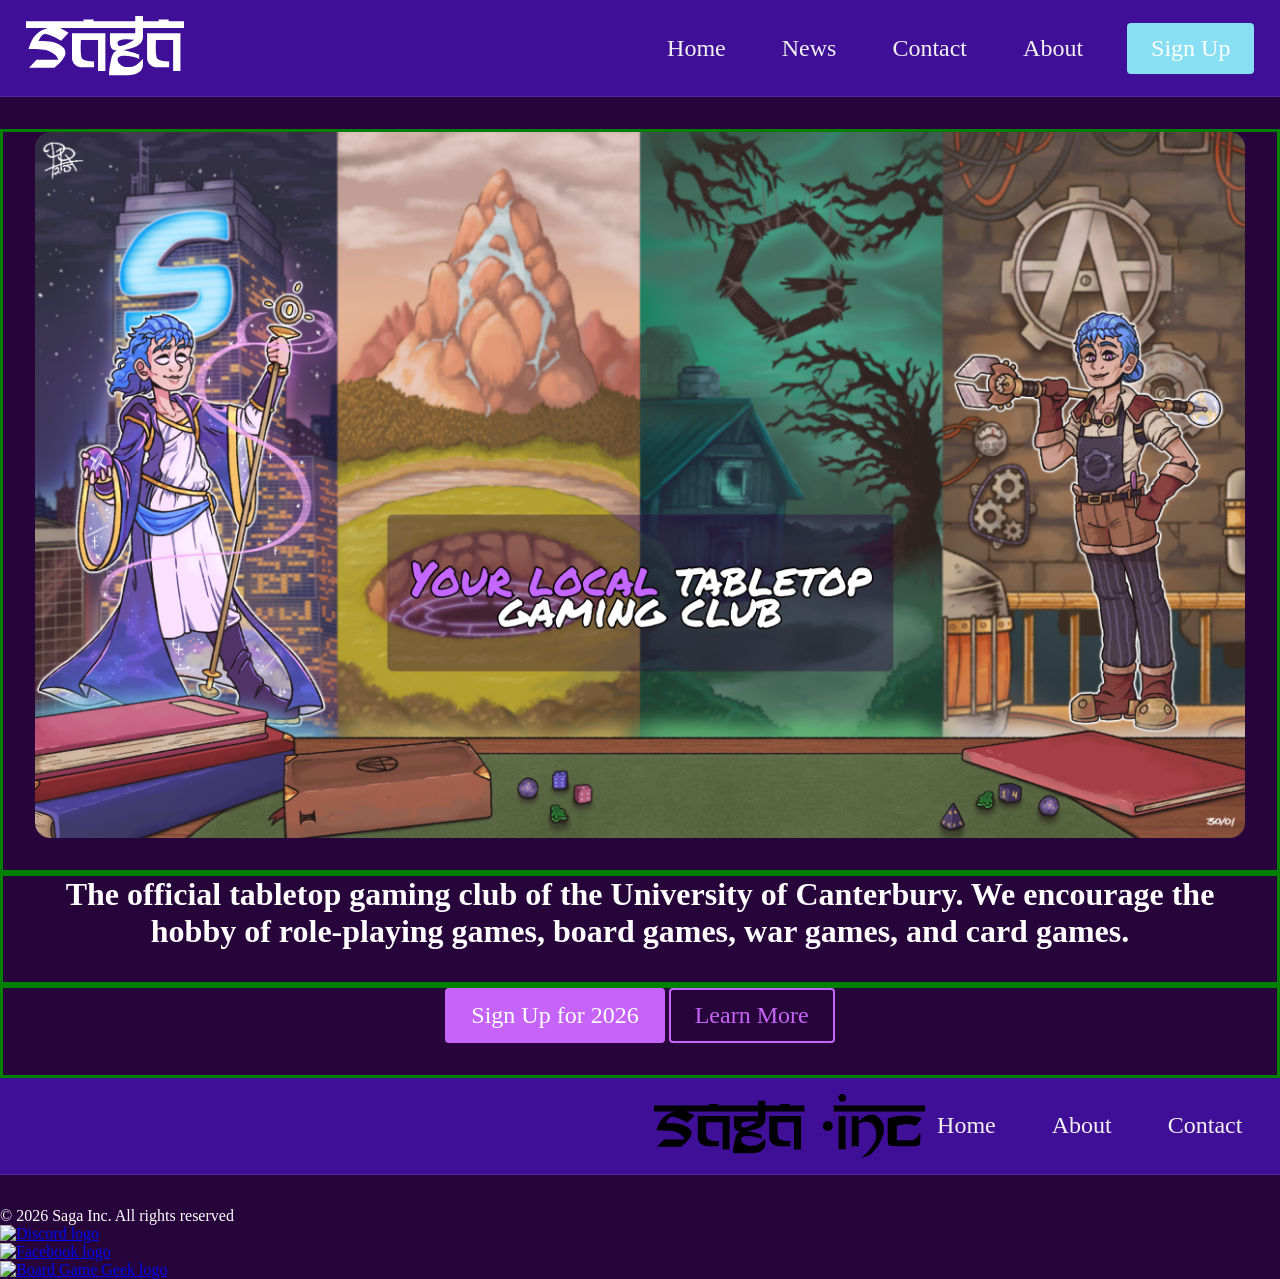
==== index.html @ 1ae06f45 "Update: Index Page Updated index page's css and added links to buttons and pages." ====
<!DOCTYPE html>
<html lang="en">
<head>
    <meta charset="UTF-8">
    <meta name="description" content="SAGAinc's Website">
    <meta name="keywords" content=
        "SAGAinc, SAGA UC, SAGA nz, SAGA chch, University of Canterbury Board Game Club, UCSA SAGA, Minicon, Buckets of Dice,">
    <meta name="viewport" content="width=device-width, initial-scale=1.0">
    <meta name="author" content="EH">
    <link rel="stylesheet" href="style.css">
</head>

    <nav>
        <div class="logo">
            <a href="index.html"><img class="svg"src="Saga_Logo.svg"></a>
        </div>
            <ul class="nav-links">
                <li><a href="index.html">Home</a></li>
                <li><a href="news.html">News</a></li>
                <li><a href="contact.hmtl">Contact</a></li>
                <li><a href="about.html">About</a></li>
                <li>
                    <form action="https://forms.gle/snpXgcjjKzJQUFtV6">
                        <button class="nav-button">Sign Up</button>
                    </form>
                </li>
            </ul>         
    </nav>

<body>
    <div class="flex-container"> 
        <img class="png" src="Hero.png">
    </div>

    <div class="flex-container">
        <h1>The official tabletop gaming club of the University of Canterbury. We
        encourage the hobby of role-playing games, board games, war games, and card games.</h1>
    </div>

    <div class="flex-container">
        <div class="navbar">
            <button class="b1">Sign Up for 2026</button>
                <button class="b2">Learn More</button>
        </div>
    </div>

    <div class="flex-twocolum">
        
    </div>




</body>
    <div class="full footer">
        <footer class="two-columns">
            <nav>
                <svg height="4rem" viewBox="0 0 18.546 4.3763">
                <g transform="translate(-31.725 -85.189)">
                    <path
                        d="m33.814 88.299q-0.02722-0.16334-0.24502-0.32669-0.17696-0.12931-0.36752-0.20418-0.27905-0.10209-1.3136-0.1089 0.05445-0.16334 0.1157-0.30627 0.14973-0.34711 0.31988-0.51726 0.32669-0.3403 0.83033-0.456h-1.4293v-0.40155h2.9402v0.40155h-0.72144q0.26543 0.1157 0.55129 0.28585l-0.48323 0.48323q-0.73505-0.40836-1.0617-0.40836-0.12931 0-0.25182 0.15654-0.08167 0.13612-0.17015 0.27224 0.61935 0 0.87117 0.04764 0.47642 0.08167 0.76227 0.36752 0.12931 0.12931 0.12931 0.29266 0 0.35391-0.72144 0.912h-1.6471l0.49003-0.49003zm3.0763 0.68741h-0.47642v-1.8716h-1.1162q-0.01361 0.21099-0.01361 0.42878 0 0.61934 0.12251 0.71463 0.17015 0.12931 0.74866 0.14973v0.34711h-0.76227q-0.27224 0-0.47642-0.15654-0.19737-0.15654-0.19737-0.39475v-1.5041h2.1711zm-1.4156-3.1171h0.64657v0.1089h1.0005v0.40155h-2.6339v-0.40155h0.98687zm3.2941 1.2319q-0.24502-0.04084-0.46961-0.04084-0.61254 0-0.61254 0.2246 0 0.19057 0.18376 0.19057 0.25182 0 0.89839-0.37433zm0.06806-1.4429h0.50364v0.31988h0.2246v0.40155h-0.2246v0.53767q0 0.36752-0.40836 0.5717-0.27905 0.13612-0.86436 0.23821 0.27905 0.05445 0.47642 0.10209 0.49003 0.1089 0.54448 0.17696v0.25182q-0.14293-0.07487-0.41517-0.13612-0.29266-0.06125-0.53087-0.06125-0.456 0-0.456 0.21779 0 0.21099 0.2246 0.35391 0.18376 0.1157 0.38114 0.1157 0.42197 0 0.59212-0.1157 0.2314-0.19057 0.456-0.38114v0.29946q0 0.68741-1.0481 0.68741h-1.157q-0.01361-0.29266 0.07487-0.69421 0.08848-0.39475 0.08848-0.40155 0.1157-0.32669 0.33349-0.40155-0.10209-0.01361-0.19737-0.03403-0.09528-0.02042-0.14973-0.09528-0.04764-0.08167-0.09528-0.29266v-0.61254h1.6471v-0.32669h-1.9057v-0.40155h1.9057zm2.9402 3.3281h-0.47642v-1.8716h-1.1162q-0.01361 0.21099-0.01361 0.42878 0 0.61934 0.12251 0.71463 0.17015 0.12931 0.74866 0.14973v0.34711h-0.76227q-0.27224 0-0.47642-0.15654-0.19737-0.15654-0.19737-0.39475v-1.5041h2.1711zm-1.4156-3.1171h0.64657v0.1089h1.0005v0.40155h-2.6339v-0.40155h0.98687zm2.9062 1.5041q0-0.14293 0.09528-0.23821 0.10209-0.10209 0.24502-0.10209 0.13612 0 0.23821 0.10209 0.10209 0.09528 0.10209 0.23821 0 0.14293-0.10209 0.24502-0.10209 0.09528-0.23821 0.09528-0.14293 0-0.24502-0.09528-0.09528-0.10209-0.09528-0.24502zm1.0617-1.9125q0-0.1157 0.07487-0.19057 0.08167-0.08167 0.19057-0.08167 0.1157 0 0.19057 0.08167 0.08167 0.07487 0.08167 0.19057 0 0.1089-0.08167 0.19057-0.07487 0.07487-0.19057 0.07487-0.1089 0-0.19057-0.07487-0.07487-0.08167-0.07487-0.19057zm0.49684 1.2455v2.2528h-0.47642v-2.2528zm-0.80991-0.32669v-0.40155h1.1502v0.40155zm0.96645 0v-0.40155h2.6816v0.40155zm0.74185 0.6806q0.28585-0.25863 0.41517-0.3403 0.2314-0.12931 0.51726-0.12931 0.2314 0 0.49003 0.27224 0.28585 0.29946 0.30627 0.6806 0.02042 0.31988-0.17015 0.74866-0.2246 0.50364-0.66018 0.94603-0.09528 0.09528-0.32669 0.19737-0.19737 0.08848-0.38794 0.12931 0.46961-0.46961 0.46961-0.46961 0.46281-0.52406 0.52406-0.85756 0.02042-0.12931 0.02042-0.25863 0-0.37433-0.16334-0.61254-0.19737-0.28585-0.5649-0.28585-0.23821 0-0.46961 0.14973v1.5245h-0.47642v-2.0486h0.47642zm1.7491-1.0822h2.7973v0.40155h-2.7973zm2.5659 0.86436-0.42197 0.52406q-0.31988-0.12931-0.60573-0.12931-0.27224 0-0.6806 0.12931v0.98006h1.0073q0.20418 0 0.3403-0.16334 0.08848-0.1089 0.25863-0.35391 0.02042 0.66699-0.04084 0.80991-0.02042 0.03403-0.12931 0.07487-0.1089 0.04084-0.25182 0.04084h-1.2999q-0.08167 0-0.23821-0.02042-0.15654-0.01361-0.17015-0.02722-0.10209-0.09528-0.10209-0.31988v-1.545q0.59212-0.18376 1.2319-0.18376 0.62615 0 1.1026 0.18376z"
                        aria-label="saga inc" />
                </g>
                </svg>
                <ul class="nav-links">
                    <li><a href="index.html" class="nav-link" aria-current="page">Home</a></li>
                    <li><a href="about.html" class="nav-link">About</a></li>
                    <li><a href="contact.html" class="nav-link">Contact</a></li>
                </ul>
            </nav>
            <p>© 2026 Saga Inc. All rights reserved</p>
            <ul class="flex-list">
                <li>
                    <a href="https://discord.gg/u6eGFDhgyS">
                        <img height="48" src="icon-discord.svg" alt="Discord logo">
                    </a>
                </li>
                <li>
                    <a href="https://facebook.com/sagainc">
                        <img height="48" src="icon-facebook.svg" alt="Facebook logo">
                    </a>
                </li>
                <li>
                    <a href="https://boardgamegeek.com/user/SAGA_Christchurch">
                        <img height="48" src="icon-boardgamegeek.png" alt="Board Game Geek logo">
                    </a>
                </li>
            </ul>
        </footer>
    </div>

</html>
---- style.css ----
* {
  margin: 0;
  padding: 0;
  box-sizing: border-box;
}

body {
  font-family: "Gotham";
  background:  #27053B;
  color: white;
}

/* Topnav */
nav {
  top: 0;
  position: sticky;
  padding: 1rem 2%;
  background-color: #3F1097;
  border-bottom: 1px solid rgba(255, 255, 255, 0.1);
  margin-bottom: 2rem;
  
  display: flex;
  flex-wrap: wrap;
  align-items: center;
  justify-content: flex-end;
}

.logo {
  margin-right: auto;
}

/* Style the topnav */
.nav-links {
  list-style: none;
  display: flex;
  gap: 2rem;
}

.nav-links li a {
  position: relative;
  font-size: 1.05rem;
  font-weight: 500;
  display: block;
  color: #f1f1f1;
  padding: 12px 12px;
  text-decoration: none;
  font-size: 24px;
}

.nav-button {
  background-color: #88DEF2;
  font-family: Gotham;
  color: white;
  font-size: 24px;
  padding: 12px 24px;
  border: none;
  border-radius: 4px;
  cursor: pointer;
}

.nav-links a:hover, .nav-button:hover, .logo:hover{
  background-color: #5a9bac;
  border-radius: 4px;
}

.flex-container {
  display: flex;
  flex-wrap: wrap;
  justify-content: center;
  text-align: center;
  padding-bottom: 2rem ;
  max-width: 100%;
  border: 3px solid green;
}

.flex-container img {
  max-width: 95%;
}

/* Image properties for svg graphics */
.svg {
  color: white;
  height: 75%;
}

.png{
  size: 50%;
  height: 50%;
}

/*Buttons*/
.b1{
  background-color: #C663F8;
  font-family: Gotham;
  color: white;
  font-size: 24px;
  padding: 12px 24px;
  border-color: #C663F8;
  border-style: solid;
  border-radius: 4px;
  cursor: pointer;
}

.b2{
  background: none;
  font-family: Gotham;
  color: #C663F8;
  font-size: 24px;
  padding: 12px 24px;
  border-color: #C663F8;
  border-style: solid;
  border-radius: 4px;
  cursor: pointer;
}

.b1:hover, .b2:hover {
  background-color: #7620a1;
}

/*TEXT STYLES */
h1{
  text-align: center;
  padding: 0rem 1rem;
}

/*  Resizer */
@media screen and (max-width: 1000px) {
  .flex-container, .navbar, .nav-links {   
    flex-direction: column;
  }
  .logo{
    margin-right: 0%;
    flex-direction: column;
  }
}
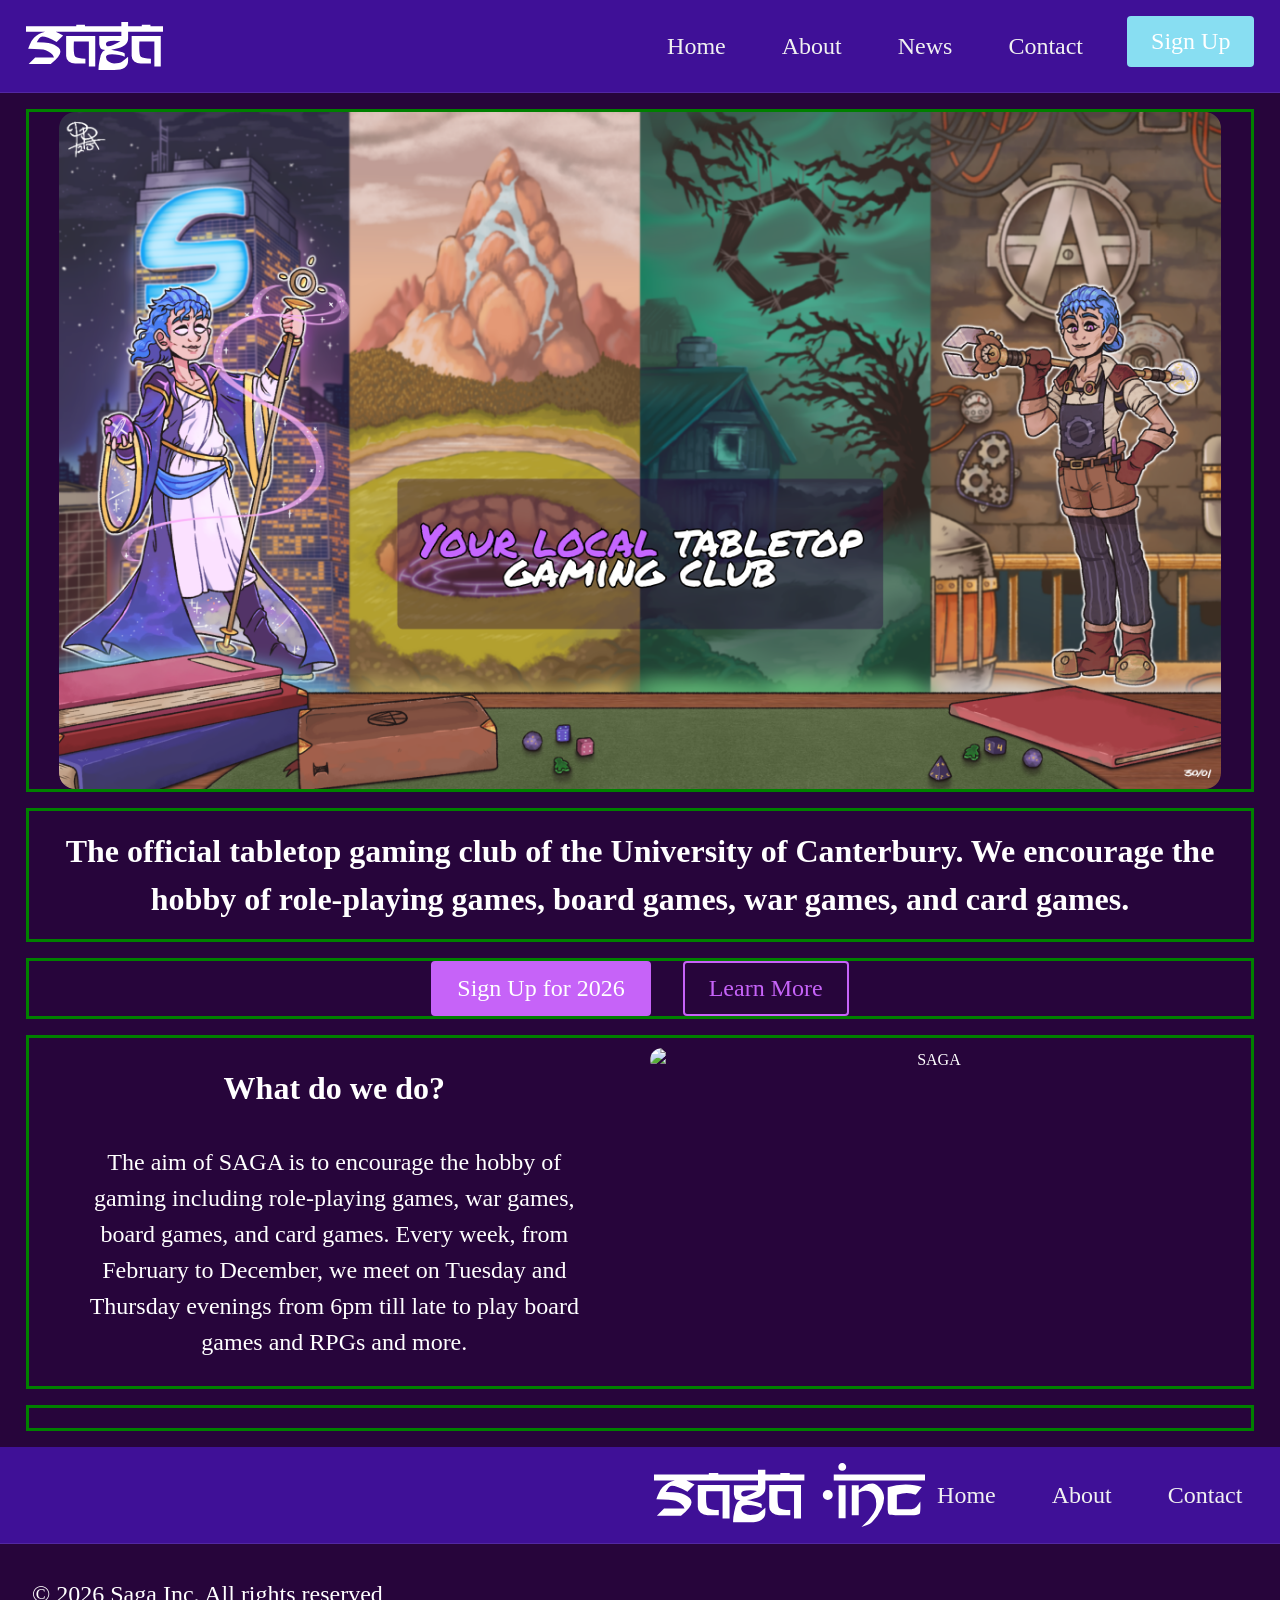
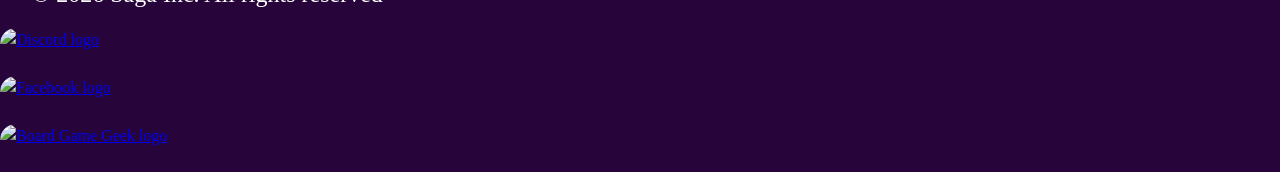
==== commit 496c7fa9: "Update: Index & CSS Updated index with new content. And updated CSS to resize navbar. Updates to SVG" ====
--- a/index.html
+++ b/index.html
@@ -10,83 +10,113 @@
     <link rel="stylesheet" href="style.css">
 </head>
 
-    <nav>
-        <div class="logo">
-            <a href="index.html"><img class="svg"src="Saga_Logo.svg"></a>
-        </div>
-            <ul class="nav-links">
-                <li><a href="index.html">Home</a></li>
-                <li><a href="news.html">News</a></li>
-                <li><a href="contact.hmtl">Contact</a></li>
-                <li><a href="about.html">About</a></li>
-                <li>
-                    <form action="https://forms.gle/snpXgcjjKzJQUFtV6">
-                        <button class="nav-button">Sign Up</button>
-                    </form>
-                </li>
-            </ul>         
-    </nav>
+<nav>
+    <a href="index.html" class="logo">
+                <svg height="3rem" viewBox="0 0 10.284 3.58">
+                    <g transform="translate(-31.725 -85.659)">
+                        <path
+                            d="m33.814 88.299q-0.02722-0.16334-0.24502-0.32669-0.17696-0.12931-0.36752-0.20418-0.27905-0.10209-1.3136-0.1089 0.05445-0.16334 0.1157-0.30627 0.14973-0.34711 0.31988-0.51726 0.32669-0.3403 0.83033-0.456h-1.4293v-0.40155h2.9402v0.40155h-0.72144q0.26543 0.1157 0.55129 0.28585l-0.48323 0.48323q-0.73505-0.40836-1.0617-0.40836-0.12931 0-0.25182 0.15654-0.08167 0.13612-0.17015 0.27224 0.61935 0 0.87117 0.04764 0.47642 0.08167 0.76227 0.36752 0.12931 0.12931 0.12931 0.29266 0 0.35391-0.72144 0.912h-1.6471l0.49003-0.49003zm3.0763 0.68741h-0.47642v-1.8716h-1.1162q-0.01361 0.21099-0.01361 0.42878 0 0.61934 0.12251 0.71463 0.17015 0.12931 0.74866 0.14973v0.34711h-0.76227q-0.27224 0-0.47642-0.15654-0.19737-0.15654-0.19737-0.39475v-1.5041h2.1711zm-1.4156-3.1171h0.64657v0.1089h1.0005v0.40155h-2.6339v-0.40155h0.98687zm3.2941 1.2319q-0.24502-0.04084-0.46961-0.04084-0.61254 0-0.61254 0.2246 0 0.19057 0.18376 0.19057 0.25182 0 0.89839-0.37433zm0.06806-1.4429h0.50364v0.31988h0.2246v0.40155h-0.2246v0.53767q0 0.36752-0.40836 0.5717-0.27905 0.13612-0.86436 0.23821 0.27905 0.05445 0.47642 0.10209 0.49003 0.1089 0.54448 0.17696v0.25182q-0.14293-0.07487-0.41517-0.13612-0.29266-0.06125-0.53087-0.06125-0.456 0-0.456 0.21779 0 0.21099 0.2246 0.35391 0.18376 0.1157 0.38114 0.1157 0.42197 0 0.59212-0.1157 0.2314-0.19057 0.456-0.38114v0.29946q0 0.68741-1.0481 0.68741h-1.157q-0.01361-0.29266 0.07487-0.69421 0.08848-0.39475 0.08848-0.40155 0.1157-0.32669 0.33349-0.40155-0.10209-0.01361-0.19737-0.03403-0.09528-0.02042-0.14973-0.09528-0.04764-0.08167-0.09528-0.29266v-0.61254h1.6471v-0.32669h-1.9057v-0.40155h1.9057zm2.9402 3.3281h-0.47642v-1.8716h-1.1162q-0.01361 0.21099-0.01361 0.42878 0 0.61934 0.12251 0.71463 0.17015 0.12931 0.74866 0.14973v0.34711h-0.76227q-0.27224 0-0.47642-0.15654-0.19737-0.15654-0.19737-0.39475v-1.5041h2.1711zm-1.4156-3.1171h0.64657v0.1089h1.0005v0.40155h-2.6339v-0.40155h0.98687z"
+                            aria-label="saga" />
+                    </g>
+                </svg>
+            </a>
+    <ul class="nav-links">      
+        <li><a href="index.html">Home</a></li>
+        <li><a href="about.html">About</a></li>
+        <li><a href="news.html">News</a></li>
+        <li><a href="contact.html">Contact</a></li>
+        <li>
+            <form action="https://forms.gle/snpXgcjjKzJQUFtV6">
+                <button class="nav-button">Sign Up</button>
+            </form>
+        </li>
+    </ul>         
+</nav>
 
 <body>
+
     <div class="flex-container"> 
         <img class="png" src="Hero.png">
     </div>
-
     <div class="flex-container">
         <h1>The official tabletop gaming club of the University of Canterbury. We
         encourage the hobby of role-playing games, board games, war games, and card games.</h1>
     </div>
 
+
     <div class="flex-container">
-        <div class="navbar">
-            <button class="b1">Sign Up for 2026</button>
+        <div class="nav-links">
+            <form action="https://forms.gle/snpXgcjjKzJQUFtV6">
+                <button class="b1">Sign Up for 2026</button>
+            </form>
+            <form action="about.html">
                 <button class="b2">Learn More</button>
+            </form>
         </div>
     </div>
 
-    <div class="flex-twocolum">
-        
+    <div class="flex-container">
+        <div class="row">
+            <div class="two-column">
+                <h1>What do we do?</h1>
+                <p>
+                    The aim of SAGA is to encourage the hobby of gaming including role-playing games, war games, board games, and card games. 
+                    Every week, from February to December, we meet on Tuesday and Thursday evenings from 6pm till late to play board games and RPGs and more.
+                </p>
+            </div>
+            <div class="two-column">
+                <img class="jpg" src="background-source.JPG" alt="SAGA">
+            </div>
+        </div>
     </div>
 
+    <div class="flex-container">
+        <div class="row">
+            <div class="two-column">
+            
+            </div>
+            <div class="two-column">
+
+            </div>
+        </div>
+    </div>
+</body>
 
 
-
-</body>
-    <div class="full footer">
-        <footer class="two-columns">
-            <nav>
-                <svg height="4rem" viewBox="0 0 18.546 4.3763">
-                <g transform="translate(-31.725 -85.189)">
-                    <path
-                        d="m33.814 88.299q-0.02722-0.16334-0.24502-0.32669-0.17696-0.12931-0.36752-0.20418-0.27905-0.10209-1.3136-0.1089 0.05445-0.16334 0.1157-0.30627 0.14973-0.34711 0.31988-0.51726 0.32669-0.3403 0.83033-0.456h-1.4293v-0.40155h2.9402v0.40155h-0.72144q0.26543 0.1157 0.55129 0.28585l-0.48323 0.48323q-0.73505-0.40836-1.0617-0.40836-0.12931 0-0.25182 0.15654-0.08167 0.13612-0.17015 0.27224 0.61935 0 0.87117 0.04764 0.47642 0.08167 0.76227 0.36752 0.12931 0.12931 0.12931 0.29266 0 0.35391-0.72144 0.912h-1.6471l0.49003-0.49003zm3.0763 0.68741h-0.47642v-1.8716h-1.1162q-0.01361 0.21099-0.01361 0.42878 0 0.61934 0.12251 0.71463 0.17015 0.12931 0.74866 0.14973v0.34711h-0.76227q-0.27224 0-0.47642-0.15654-0.19737-0.15654-0.19737-0.39475v-1.5041h2.1711zm-1.4156-3.1171h0.64657v0.1089h1.0005v0.40155h-2.6339v-0.40155h0.98687zm3.2941 1.2319q-0.24502-0.04084-0.46961-0.04084-0.61254 0-0.61254 0.2246 0 0.19057 0.18376 0.19057 0.25182 0 0.89839-0.37433zm0.06806-1.4429h0.50364v0.31988h0.2246v0.40155h-0.2246v0.53767q0 0.36752-0.40836 0.5717-0.27905 0.13612-0.86436 0.23821 0.27905 0.05445 0.47642 0.10209 0.49003 0.1089 0.54448 0.17696v0.25182q-0.14293-0.07487-0.41517-0.13612-0.29266-0.06125-0.53087-0.06125-0.456 0-0.456 0.21779 0 0.21099 0.2246 0.35391 0.18376 0.1157 0.38114 0.1157 0.42197 0 0.59212-0.1157 0.2314-0.19057 0.456-0.38114v0.29946q0 0.68741-1.0481 0.68741h-1.157q-0.01361-0.29266 0.07487-0.69421 0.08848-0.39475 0.08848-0.40155 0.1157-0.32669 0.33349-0.40155-0.10209-0.01361-0.19737-0.03403-0.09528-0.02042-0.14973-0.09528-0.04764-0.08167-0.09528-0.29266v-0.61254h1.6471v-0.32669h-1.9057v-0.40155h1.9057zm2.9402 3.3281h-0.47642v-1.8716h-1.1162q-0.01361 0.21099-0.01361 0.42878 0 0.61934 0.12251 0.71463 0.17015 0.12931 0.74866 0.14973v0.34711h-0.76227q-0.27224 0-0.47642-0.15654-0.19737-0.15654-0.19737-0.39475v-1.5041h2.1711zm-1.4156-3.1171h0.64657v0.1089h1.0005v0.40155h-2.6339v-0.40155h0.98687zm2.9062 1.5041q0-0.14293 0.09528-0.23821 0.10209-0.10209 0.24502-0.10209 0.13612 0 0.23821 0.10209 0.10209 0.09528 0.10209 0.23821 0 0.14293-0.10209 0.24502-0.10209 0.09528-0.23821 0.09528-0.14293 0-0.24502-0.09528-0.09528-0.10209-0.09528-0.24502zm1.0617-1.9125q0-0.1157 0.07487-0.19057 0.08167-0.08167 0.19057-0.08167 0.1157 0 0.19057 0.08167 0.08167 0.07487 0.08167 0.19057 0 0.1089-0.08167 0.19057-0.07487 0.07487-0.19057 0.07487-0.1089 0-0.19057-0.07487-0.07487-0.08167-0.07487-0.19057zm0.49684 1.2455v2.2528h-0.47642v-2.2528zm-0.80991-0.32669v-0.40155h1.1502v0.40155zm0.96645 0v-0.40155h2.6816v0.40155zm0.74185 0.6806q0.28585-0.25863 0.41517-0.3403 0.2314-0.12931 0.51726-0.12931 0.2314 0 0.49003 0.27224 0.28585 0.29946 0.30627 0.6806 0.02042 0.31988-0.17015 0.74866-0.2246 0.50364-0.66018 0.94603-0.09528 0.09528-0.32669 0.19737-0.19737 0.08848-0.38794 0.12931 0.46961-0.46961 0.46961-0.46961 0.46281-0.52406 0.52406-0.85756 0.02042-0.12931 0.02042-0.25863 0-0.37433-0.16334-0.61254-0.19737-0.28585-0.5649-0.28585-0.23821 0-0.46961 0.14973v1.5245h-0.47642v-2.0486h0.47642zm1.7491-1.0822h2.7973v0.40155h-2.7973zm2.5659 0.86436-0.42197 0.52406q-0.31988-0.12931-0.60573-0.12931-0.27224 0-0.6806 0.12931v0.98006h1.0073q0.20418 0 0.3403-0.16334 0.08848-0.1089 0.25863-0.35391 0.02042 0.66699-0.04084 0.80991-0.02042 0.03403-0.12931 0.07487-0.1089 0.04084-0.25182 0.04084h-1.2999q-0.08167 0-0.23821-0.02042-0.15654-0.01361-0.17015-0.02722-0.10209-0.09528-0.10209-0.31988v-1.545q0.59212-0.18376 1.2319-0.18376 0.62615 0 1.1026 0.18376z"
-                        aria-label="saga inc" />
-                </g>
-                </svg>
-                <ul class="nav-links">
-                    <li><a href="index.html" class="nav-link" aria-current="page">Home</a></li>
-                    <li><a href="about.html" class="nav-link">About</a></li>
-                    <li><a href="contact.html" class="nav-link">Contact</a></li>
-                </ul>
-            </nav>
-            <p>© 2026 Saga Inc. All rights reserved</p>
-            <ul class="flex-list">
-                <li>
-                    <a href="https://discord.gg/u6eGFDhgyS">
-                        <img height="48" src="icon-discord.svg" alt="Discord logo">
-                    </a>
-                </li>
-                <li>
-                    <a href="https://facebook.com/sagainc">
-                        <img height="48" src="icon-facebook.svg" alt="Facebook logo">
-                    </a>
-                </li>
-                <li>
-                    <a href="https://boardgamegeek.com/user/SAGA_Christchurch">
-                        <img height="48" src="icon-boardgamegeek.png" alt="Board Game Geek logo">
-                    </a>
-                </li>
+<div class="full-footer">
+    <footer class="two-columns">
+        <nav>
+            <svg height="4rem" viewBox="0 0 18.546 4.3763">
+            <g transform="translate(-31.725 -85.189)">
+                <path
+                    d="m33.814 88.299q-0.02722-0.16334-0.24502-0.32669-0.17696-0.12931-0.36752-0.20418-0.27905-0.10209-1.3136-0.1089 0.05445-0.16334 0.1157-0.30627 0.14973-0.34711 0.31988-0.51726 0.32669-0.3403 0.83033-0.456h-1.4293v-0.40155h2.9402v0.40155h-0.72144q0.26543 0.1157 0.55129 0.28585l-0.48323 0.48323q-0.73505-0.40836-1.0617-0.40836-0.12931 0-0.25182 0.15654-0.08167 0.13612-0.17015 0.27224 0.61935 0 0.87117 0.04764 0.47642 0.08167 0.76227 0.36752 0.12931 0.12931 0.12931 0.29266 0 0.35391-0.72144 0.912h-1.6471l0.49003-0.49003zm3.0763 0.68741h-0.47642v-1.8716h-1.1162q-0.01361 0.21099-0.01361 0.42878 0 0.61934 0.12251 0.71463 0.17015 0.12931 0.74866 0.14973v0.34711h-0.76227q-0.27224 0-0.47642-0.15654-0.19737-0.15654-0.19737-0.39475v-1.5041h2.1711zm-1.4156-3.1171h0.64657v0.1089h1.0005v0.40155h-2.6339v-0.40155h0.98687zm3.2941 1.2319q-0.24502-0.04084-0.46961-0.04084-0.61254 0-0.61254 0.2246 0 0.19057 0.18376 0.19057 0.25182 0 0.89839-0.37433zm0.06806-1.4429h0.50364v0.31988h0.2246v0.40155h-0.2246v0.53767q0 0.36752-0.40836 0.5717-0.27905 0.13612-0.86436 0.23821 0.27905 0.05445 0.47642 0.10209 0.49003 0.1089 0.54448 0.17696v0.25182q-0.14293-0.07487-0.41517-0.13612-0.29266-0.06125-0.53087-0.06125-0.456 0-0.456 0.21779 0 0.21099 0.2246 0.35391 0.18376 0.1157 0.38114 0.1157 0.42197 0 0.59212-0.1157 0.2314-0.19057 0.456-0.38114v0.29946q0 0.68741-1.0481 0.68741h-1.157q-0.01361-0.29266 0.07487-0.69421 0.08848-0.39475 0.08848-0.40155 0.1157-0.32669 0.33349-0.40155-0.10209-0.01361-0.19737-0.03403-0.09528-0.02042-0.14973-0.09528-0.04764-0.08167-0.09528-0.29266v-0.61254h1.6471v-0.32669h-1.9057v-0.40155h1.9057zm2.9402 3.3281h-0.47642v-1.8716h-1.1162q-0.01361 0.21099-0.01361 0.42878 0 0.61934 0.12251 0.71463 0.17015 0.12931 0.74866 0.14973v0.34711h-0.76227q-0.27224 0-0.47642-0.15654-0.19737-0.15654-0.19737-0.39475v-1.5041h2.1711zm-1.4156-3.1171h0.64657v0.1089h1.0005v0.40155h-2.6339v-0.40155h0.98687zm2.9062 1.5041q0-0.14293 0.09528-0.23821 0.10209-0.10209 0.24502-0.10209 0.13612 0 0.23821 0.10209 0.10209 0.09528 0.10209 0.23821 0 0.14293-0.10209 0.24502-0.10209 0.09528-0.23821 0.09528-0.14293 0-0.24502-0.09528-0.09528-0.10209-0.09528-0.24502zm1.0617-1.9125q0-0.1157 0.07487-0.19057 0.08167-0.08167 0.19057-0.08167 0.1157 0 0.19057 0.08167 0.08167 0.07487 0.08167 0.19057 0 0.1089-0.08167 0.19057-0.07487 0.07487-0.19057 0.07487-0.1089 0-0.19057-0.07487-0.07487-0.08167-0.07487-0.19057zm0.49684 1.2455v2.2528h-0.47642v-2.2528zm-0.80991-0.32669v-0.40155h1.1502v0.40155zm0.96645 0v-0.40155h2.6816v0.40155zm0.74185 0.6806q0.28585-0.25863 0.41517-0.3403 0.2314-0.12931 0.51726-0.12931 0.2314 0 0.49003 0.27224 0.28585 0.29946 0.30627 0.6806 0.02042 0.31988-0.17015 0.74866-0.2246 0.50364-0.66018 0.94603-0.09528 0.09528-0.32669 0.19737-0.19737 0.08848-0.38794 0.12931 0.46961-0.46961 0.46961-0.46961 0.46281-0.52406 0.52406-0.85756 0.02042-0.12931 0.02042-0.25863 0-0.37433-0.16334-0.61254-0.19737-0.28585-0.5649-0.28585-0.23821 0-0.46961 0.14973v1.5245h-0.47642v-2.0486h0.47642zm1.7491-1.0822h2.7973v0.40155h-2.7973zm2.5659 0.86436-0.42197 0.52406q-0.31988-0.12931-0.60573-0.12931-0.27224 0-0.6806 0.12931v0.98006h1.0073q0.20418 0 0.3403-0.16334 0.08848-0.1089 0.25863-0.35391 0.02042 0.66699-0.04084 0.80991-0.02042 0.03403-0.12931 0.07487-0.1089 0.04084-0.25182 0.04084h-1.2999q-0.08167 0-0.23821-0.02042-0.15654-0.01361-0.17015-0.02722-0.10209-0.09528-0.10209-0.31988v-1.545q0.59212-0.18376 1.2319-0.18376 0.62615 0 1.1026 0.18376z"
+                    aria-label="saga inc" />
+            </g>
+            </svg>
+            <ul class="nav-links">
+                <li><a href="index.html" class="nav-link" aria-current="page">Home</a></li>
+                <li><a href="about.html" class="nav-link">About</a></li>
+                <li><a href="contact.html" class="nav-link">Contact</a></li>
             </ul>
-        </footer>
-    </div>
-
-</html>
+        </nav>
+        <p>© 2026 Saga Inc. All rights reserved</p>
+        <ul class="flex-list">
+            <li>
+                <a href="https://discord.gg/u6eGFDhgyS">
+                    <img height="48" src="icon-discord.svg" alt="Discord logo">
+                </a>
+            </li>
+            <li>
+                <a href="https://facebook.com/sagainc">
+                    <img height="48" src="icon-facebook.svg" alt="Facebook logo">
+                </a>
+            </li>
+            <li>
+                <a href="https://boardgamegeek.com/user/SAGA_Christchurch">
+                    <img height="48" src="icon-boardgamegeek.png" alt="Board Game Geek logo">
+                </a>
+            </li>
+        </ul>
+    </footer>
+</div>
+</html>
--- a/style.css
+++ b/style.css
@@ -4,10 +4,30 @@
   box-sizing: border-box;
 }
 
+img,
+picture,
+video,
+canvas{
+    display: block;
+    object-fit: contain;
+    max-width: 100%;
+    border-radius: 16px;
+}
+
+svg {
+    display: block;
+    object-fit: contain;
+    max-width: 100%;
+    fill: white;
+}
+
 body {
   font-family: "Gotham";
   background:  #27053B;
   color: white;
+  line-height: 1.5;
+  -webkit-font-smoothing: antialiased;
+  
 }
 
 /* Topnav */
@@ -17,8 +37,8 @@
   padding: 1rem 2%;
   background-color: #3F1097;
   border-bottom: 1px solid rgba(255, 255, 255, 0.1);
-  margin-bottom: 2rem;
-  
+  margin-bottom: 1rem;
+  max-width: 100%;
   display: flex;
   flex-wrap: wrap;
   align-items: center;
@@ -34,25 +54,27 @@
   list-style: none;
   display: flex;
   gap: 2rem;
+  font-size: 24px;
 }
 
 .nav-links li a {
   position: relative;
-  font-size: 1.05rem;
-  font-weight: 500;
   display: block;
+  font-family: Gotham;
   color: #f1f1f1;
   padding: 12px 12px;
+ 
   text-decoration: none;
-  font-size: 24px;
 }
 
 .nav-button {
+  position: relative;
   background-color: #88DEF2;
   font-family: Gotham;
   color: white;
   font-size: 24px;
   padding: 12px 24px;
+  
   border: none;
   border-radius: 4px;
   cursor: pointer;
@@ -63,12 +85,28 @@
   border-radius: 4px;
 }
 
+@media screen and (max-width: 700px){
+ nav, .nav-links, .nav-button, .logo{   
+    flex-direction: column;
+    margin: auto;
+    justify-content: flex-end;
+    align-items: center;
+    font-size: 90%;
+    gap: 0rem;
+
+ }
+ .flex-container{
+  font-size: 70%;
+  }
+}
+
+/* CONTAINERS */
 .flex-container {
   display: flex;
   flex-wrap: wrap;
   justify-content: center;
   text-align: center;
-  padding-bottom: 2rem ;
+  margin: 1rem 2%;
   max-width: 100%;
   border: 3px solid green;
 }
@@ -77,16 +115,26 @@
   max-width: 95%;
 }
 
-/* Image properties for svg graphics */
-.svg {
-  color: white;
-  height: 75%;
+.two-column  {
+  float: left;
+  width: 50%;
+  padding: 10px;
 }
 
-.png{
-  size: 50%;
-  height: 50%;
+.row:after {
+  content: "";
+  display: table;
+  clear: both;
 }
+
+/*  Resizer */
+@media screen and (max-width: 1000px) {
+  .two-column {
+    width: 100%;
+  }
+}
+
+/* Image properties for svg graphics */
 
 /*Buttons*/
 .b1{
@@ -117,20 +165,24 @@
   background-color: #7620a1;
 }
 
-/*TEXT STYLES */
+/*TEXT STYLES For Desktop*/
 h1{
-  text-align: center;
-  padding: 0rem 1rem;
+  text-align: inherit;
+  padding: 1rem 2rem;
+  font-size: 2em;
 }
 
-/*  Resizer */
-@media screen and (max-width: 1000px) {
-  .flex-container, .navbar, .nav-links {   
-    flex-direction: column;
-  }
-  .logo{
-    margin-right: 0%;
-    flex-direction: column;
-  }
+p {
+  text-align: inherit;
+  padding: 1rem 2rem;
+  font-size: 1.5em;
 }
 
+sub{
+  text-align: inherit;
+  padding: 1rem 2rem;
+  font-size: 1em;
+}
+
+
+
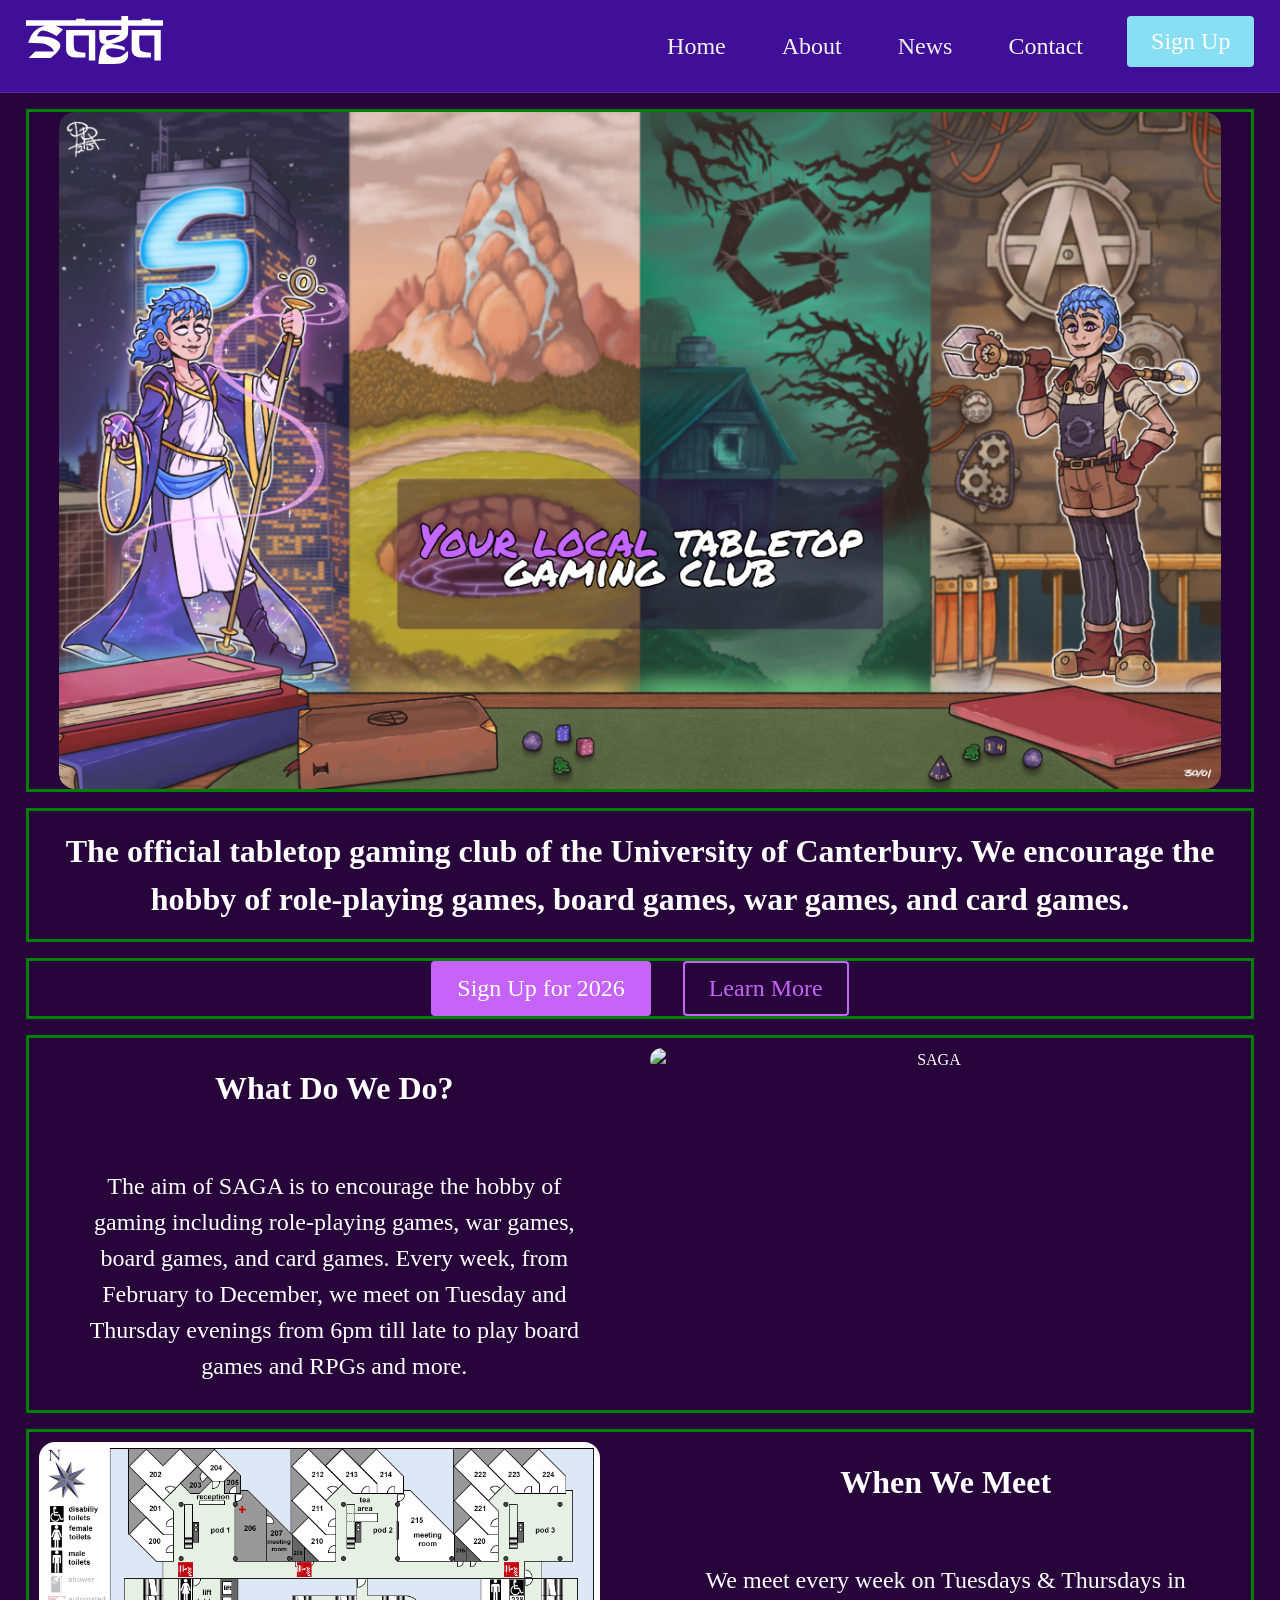
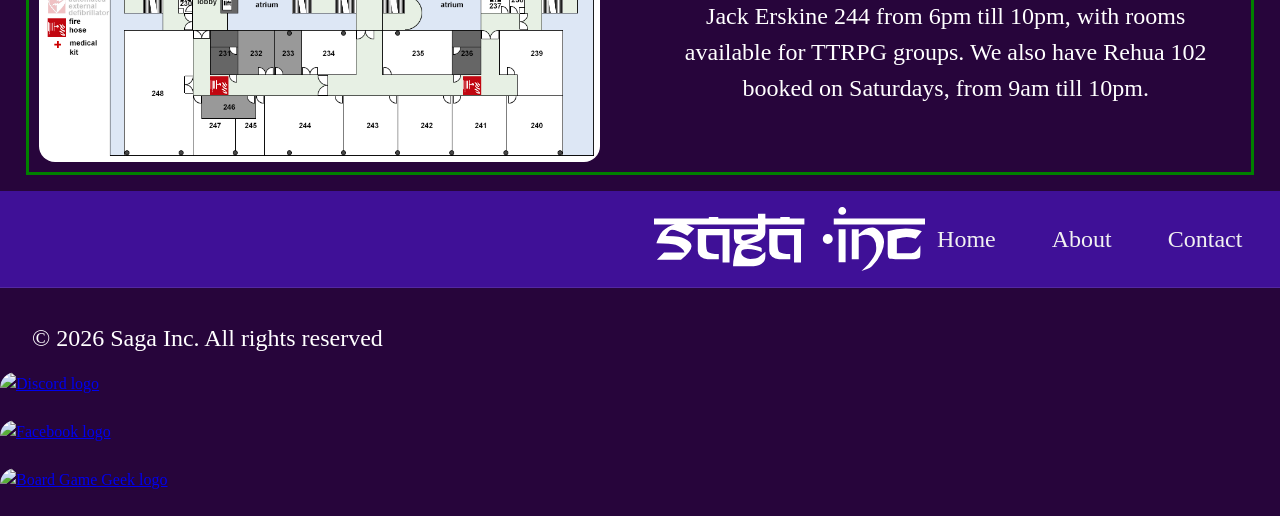
==== commit 1a07d53d: "Updates, added and removed files Updated index.html and style.css, added a image of Jerkskine map, r" ====
--- a/index.html
+++ b/index.html
@@ -12,15 +12,15 @@
 
 <nav>
     <a href="index.html" class="logo">
-                <svg height="3rem" viewBox="0 0 10.284 3.58">
+                <svg class="logo" height="3rem" viewBox="0 0 10.284 3.58">
                     <g transform="translate(-31.725 -85.659)">
                         <path
                             d="m33.814 88.299q-0.02722-0.16334-0.24502-0.32669-0.17696-0.12931-0.36752-0.20418-0.27905-0.10209-1.3136-0.1089 0.05445-0.16334 0.1157-0.30627 0.14973-0.34711 0.31988-0.51726 0.32669-0.3403 0.83033-0.456h-1.4293v-0.40155h2.9402v0.40155h-0.72144q0.26543 0.1157 0.55129 0.28585l-0.48323 0.48323q-0.73505-0.40836-1.0617-0.40836-0.12931 0-0.25182 0.15654-0.08167 0.13612-0.17015 0.27224 0.61935 0 0.87117 0.04764 0.47642 0.08167 0.76227 0.36752 0.12931 0.12931 0.12931 0.29266 0 0.35391-0.72144 0.912h-1.6471l0.49003-0.49003zm3.0763 0.68741h-0.47642v-1.8716h-1.1162q-0.01361 0.21099-0.01361 0.42878 0 0.61934 0.12251 0.71463 0.17015 0.12931 0.74866 0.14973v0.34711h-0.76227q-0.27224 0-0.47642-0.15654-0.19737-0.15654-0.19737-0.39475v-1.5041h2.1711zm-1.4156-3.1171h0.64657v0.1089h1.0005v0.40155h-2.6339v-0.40155h0.98687zm3.2941 1.2319q-0.24502-0.04084-0.46961-0.04084-0.61254 0-0.61254 0.2246 0 0.19057 0.18376 0.19057 0.25182 0 0.89839-0.37433zm0.06806-1.4429h0.50364v0.31988h0.2246v0.40155h-0.2246v0.53767q0 0.36752-0.40836 0.5717-0.27905 0.13612-0.86436 0.23821 0.27905 0.05445 0.47642 0.10209 0.49003 0.1089 0.54448 0.17696v0.25182q-0.14293-0.07487-0.41517-0.13612-0.29266-0.06125-0.53087-0.06125-0.456 0-0.456 0.21779 0 0.21099 0.2246 0.35391 0.18376 0.1157 0.38114 0.1157 0.42197 0 0.59212-0.1157 0.2314-0.19057 0.456-0.38114v0.29946q0 0.68741-1.0481 0.68741h-1.157q-0.01361-0.29266 0.07487-0.69421 0.08848-0.39475 0.08848-0.40155 0.1157-0.32669 0.33349-0.40155-0.10209-0.01361-0.19737-0.03403-0.09528-0.02042-0.14973-0.09528-0.04764-0.08167-0.09528-0.29266v-0.61254h1.6471v-0.32669h-1.9057v-0.40155h1.9057zm2.9402 3.3281h-0.47642v-1.8716h-1.1162q-0.01361 0.21099-0.01361 0.42878 0 0.61934 0.12251 0.71463 0.17015 0.12931 0.74866 0.14973v0.34711h-0.76227q-0.27224 0-0.47642-0.15654-0.19737-0.15654-0.19737-0.39475v-1.5041h2.1711zm-1.4156-3.1171h0.64657v0.1089h1.0005v0.40155h-2.6339v-0.40155h0.98687z"
                             aria-label="saga" />
                     </g>
                 </svg>
-            </a>
-    <ul class="nav-links">      
+            </a>    
+    <ul class="nav-links">
         <li><a href="index.html">Home</a></li>
         <li><a href="about.html">About</a></li>
         <li><a href="news.html">News</a></li>
@@ -58,14 +58,16 @@
     <div class="flex-container">
         <div class="row">
             <div class="two-column">
-                <h1>What do we do?</h1>
+                <h1>What Do We Do?</h1>
+                <br>
                 <p>
                     The aim of SAGA is to encourage the hobby of gaming including role-playing games, war games, board games, and card games. 
-                    Every week, from February to December, we meet on Tuesday and Thursday evenings from 6pm till late to play board games and RPGs and more.
+                    Every week, from February to December, 
+                    we meet on Tuesday and Thursday evenings from 6pm till late to play board games and RPGs and more.
                 </p>
             </div>
             <div class="two-column">
-                <img class="jpg" src="background-source.JPG" alt="SAGA">
+                <img src="background-source.JPG" alt="SAGA">
             </div>
         </div>
     </div>
@@ -73,10 +75,15 @@
     <div class="flex-container">
         <div class="row">
             <div class="two-column">
-            
+                <img src="Jerkskine-Map.png" alt="Map of Jack Erskine">
             </div>
             <div class="two-column">
-
+                <h1>When We Meet</h1>
+                <br>
+                <p>
+                    We meet every week on Tuesdays & Thursdays in Jack Erskine 244 from 6pm till 10pm, with rooms available for TTRPG groups. 
+                    We also have Rehua 102 booked on Saturdays, from 9am till 10pm.
+                </p>
             </div>
         </div>
     </div>
--- a/style.css
+++ b/style.css
@@ -4,6 +4,7 @@
   box-sizing: border-box;
 }
 
+/* Image properties and properties for svg graphics */
 img,
 picture,
 video,
@@ -27,7 +28,42 @@
   color: white;
   line-height: 1.5;
   -webkit-font-smoothing: antialiased;
-  
+}
+
+/* CONTAINERS */
+.flex-container {
+  display: flex;
+  flex-wrap: wrap;
+  justify-content: center;
+  text-align: center;
+  margin: 1rem 2%;
+  max-width: 100%;
+  border: 3px solid green;
+}
+
+.flex-container img {
+  max-width: 95%;
+}
+
+.two-column  {
+  float: left;
+  width: 50%;
+  padding: 10px;
+}
+
+.row:after {
+  content: "";
+  display: table;
+  clear: both;
+}
+
+/*  Resizer */
+@media screen and (max-width: 700px) {
+  .two-column, .row:after{
+    width: 100%;
+    float: none;
+    
+  }
 }
 
 /* Topnav */
@@ -47,6 +83,7 @@
 
 .logo {
   margin-right: auto;
+  align-self: flex-start;
 }
 
 /* Style the topnav */
@@ -85,6 +122,7 @@
   border-radius: 4px;
 }
 
+/* Resize Topnav */
 @media screen and (max-width: 700px){
  nav, .nav-links, .nav-button, .logo{   
     flex-direction: column;
@@ -93,48 +131,9 @@
     align-items: center;
     font-size: 90%;
     gap: 0rem;
-
- }
- .flex-container{
-  font-size: 70%;
-  }
+}
 }
 
-/* CONTAINERS */
-.flex-container {
-  display: flex;
-  flex-wrap: wrap;
-  justify-content: center;
-  text-align: center;
-  margin: 1rem 2%;
-  max-width: 100%;
-  border: 3px solid green;
-}
-
-.flex-container img {
-  max-width: 95%;
-}
-
-.two-column  {
-  float: left;
-  width: 50%;
-  padding: 10px;
-}
-
-.row:after {
-  content: "";
-  display: table;
-  clear: both;
-}
-
-/*  Resizer */
-@media screen and (max-width: 1000px) {
-  .two-column {
-    width: 100%;
-  }
-}
-
-/* Image properties for svg graphics */
 
 /*Buttons*/
 .b1{
@@ -170,6 +169,7 @@
   text-align: inherit;
   padding: 1rem 2rem;
   font-size: 2em;
+  font-weight: bold;
 }
 
 p {
@@ -182,7 +182,4 @@
   text-align: inherit;
   padding: 1rem 2rem;
   font-size: 1em;
-}
-
-
-
+}
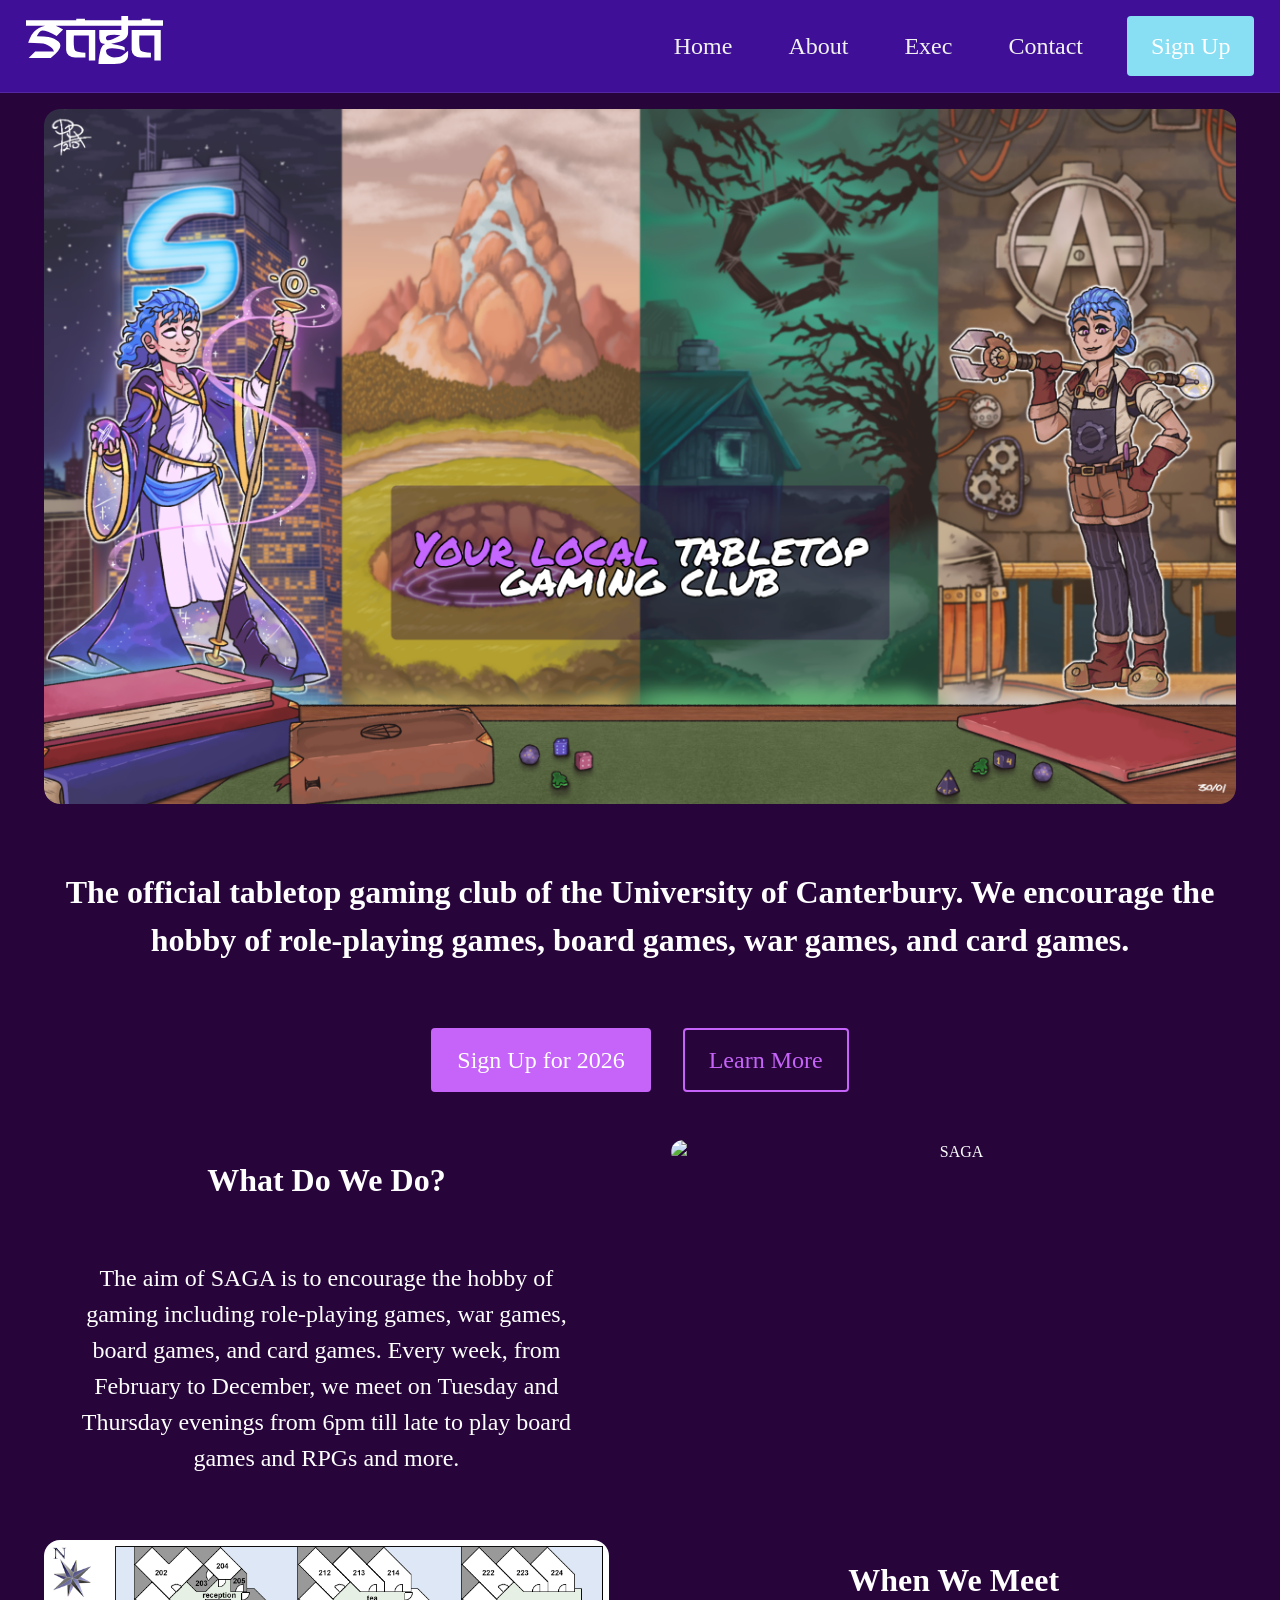
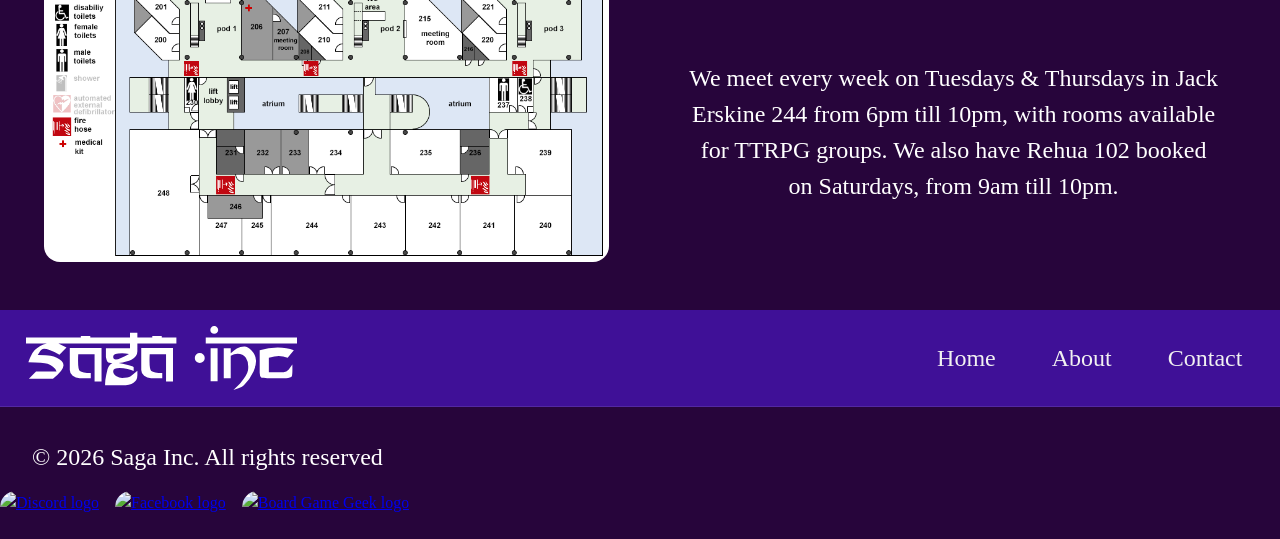
==== commit d6f78695: "Updates & Name Changes Updated index.html and style.css. Renamed all 2024 versions to have prefix 20" ====
--- a/index.html
+++ b/index.html
@@ -2,14 +2,23 @@
 <html lang="en">
 <head>
     <meta charset="UTF-8">
+    <meta name="viewport" content="width=device-width, initial-scale=1.0">
+    <meta name="color-scheme" content="dark light">
+    <meta name="theme-color" content="#1e1e1e">
+    <title>Saga - About</title>
+    <link rel="preconnect" href="https://fonts.googleapis.com">
+    <link rel="preconnect" href="https://fonts.gstatic.com" crossorigin>
+    <link href="https://fonts.googleapis.com/css2?family=Permanent+Marker&family=Varela&display=swap" rel="stylesheet">
+    <link rel="apple-touch-icon" sizes="180x180" href="apple-touch-icon.png">
+    <link rel="mask-icon" href="safari-pinned-tab.svg" color="#5bbad5">
+    <link rel="icon" href="favicon.svg" type="image/svg+xml">
+    <link rel="manifest" href="site.webmanifest">
     <meta name="description" content="SAGAinc's Website">
     <meta name="keywords" content=
         "SAGAinc, SAGA UC, SAGA nz, SAGA chch, University of Canterbury Board Game Club, UCSA SAGA, Minicon, Buckets of Dice,">
-    <meta name="viewport" content="width=device-width, initial-scale=1.0">
-    <meta name="author" content="EH">
     <link rel="stylesheet" href="style.css">
 </head>
-
+<header>
 <nav>
     <a href="index.html" class="logo">
                 <svg class="logo" height="3rem" viewBox="0 0 10.284 3.58">
@@ -23,7 +32,7 @@
     <ul class="nav-links">
         <li><a href="index.html">Home</a></li>
         <li><a href="about.html">About</a></li>
-        <li><a href="news.html">News</a></li>
+        <li><a href="exec.html">Exec</a></li>
         <li><a href="contact.html">Contact</a></li>
         <li>
             <form action="https://forms.gle/snpXgcjjKzJQUFtV6">
@@ -32,11 +41,11 @@
         </li>
     </ul>         
 </nav>
-
+</header>
 <body>
 
     <div class="flex-container"> 
-        <img class="png" src="Hero.png">
+        <img src="Hero.png">
     </div>
     <div class="flex-container">
         <h1>The official tabletop gaming club of the University of Canterbury. We
@@ -67,7 +76,7 @@
                 </p>
             </div>
             <div class="two-column">
-                <img src="background-source.JPG" alt="SAGA">
+                <img class="center" src="background-source.JPG" alt="SAGA">
             </div>
         </div>
     </div>
@@ -75,7 +84,7 @@
     <div class="flex-container">
         <div class="row">
             <div class="two-column">
-                <img src="Jerkskine-Map.png" alt="Map of Jack Erskine">
+                <img class="center" src="Jerkskine-Map.png" alt="Map of Jack Erskine">
             </div>
             <div class="two-column">
                 <h1>When We Meet</h1>
@@ -93,7 +102,7 @@
 <div class="full-footer">
     <footer class="two-columns">
         <nav>
-            <svg height="4rem" viewBox="0 0 18.546 4.3763">
+            <svg class="logo" height="4rem" viewBox="0 0 18.546 4.3763">
             <g transform="translate(-31.725 -85.189)">
                 <path
                     d="m33.814 88.299q-0.02722-0.16334-0.24502-0.32669-0.17696-0.12931-0.36752-0.20418-0.27905-0.10209-1.3136-0.1089 0.05445-0.16334 0.1157-0.30627 0.14973-0.34711 0.31988-0.51726 0.32669-0.3403 0.83033-0.456h-1.4293v-0.40155h2.9402v0.40155h-0.72144q0.26543 0.1157 0.55129 0.28585l-0.48323 0.48323q-0.73505-0.40836-1.0617-0.40836-0.12931 0-0.25182 0.15654-0.08167 0.13612-0.17015 0.27224 0.61935 0 0.87117 0.04764 0.47642 0.08167 0.76227 0.36752 0.12931 0.12931 0.12931 0.29266 0 0.35391-0.72144 0.912h-1.6471l0.49003-0.49003zm3.0763 0.68741h-0.47642v-1.8716h-1.1162q-0.01361 0.21099-0.01361 0.42878 0 0.61934 0.12251 0.71463 0.17015 0.12931 0.74866 0.14973v0.34711h-0.76227q-0.27224 0-0.47642-0.15654-0.19737-0.15654-0.19737-0.39475v-1.5041h2.1711zm-1.4156-3.1171h0.64657v0.1089h1.0005v0.40155h-2.6339v-0.40155h0.98687zm3.2941 1.2319q-0.24502-0.04084-0.46961-0.04084-0.61254 0-0.61254 0.2246 0 0.19057 0.18376 0.19057 0.25182 0 0.89839-0.37433zm0.06806-1.4429h0.50364v0.31988h0.2246v0.40155h-0.2246v0.53767q0 0.36752-0.40836 0.5717-0.27905 0.13612-0.86436 0.23821 0.27905 0.05445 0.47642 0.10209 0.49003 0.1089 0.54448 0.17696v0.25182q-0.14293-0.07487-0.41517-0.13612-0.29266-0.06125-0.53087-0.06125-0.456 0-0.456 0.21779 0 0.21099 0.2246 0.35391 0.18376 0.1157 0.38114 0.1157 0.42197 0 0.59212-0.1157 0.2314-0.19057 0.456-0.38114v0.29946q0 0.68741-1.0481 0.68741h-1.157q-0.01361-0.29266 0.07487-0.69421 0.08848-0.39475 0.08848-0.40155 0.1157-0.32669 0.33349-0.40155-0.10209-0.01361-0.19737-0.03403-0.09528-0.02042-0.14973-0.09528-0.04764-0.08167-0.09528-0.29266v-0.61254h1.6471v-0.32669h-1.9057v-0.40155h1.9057zm2.9402 3.3281h-0.47642v-1.8716h-1.1162q-0.01361 0.21099-0.01361 0.42878 0 0.61934 0.12251 0.71463 0.17015 0.12931 0.74866 0.14973v0.34711h-0.76227q-0.27224 0-0.47642-0.15654-0.19737-0.15654-0.19737-0.39475v-1.5041h2.1711zm-1.4156-3.1171h0.64657v0.1089h1.0005v0.40155h-2.6339v-0.40155h0.98687zm2.9062 1.5041q0-0.14293 0.09528-0.23821 0.10209-0.10209 0.24502-0.10209 0.13612 0 0.23821 0.10209 0.10209 0.09528 0.10209 0.23821 0 0.14293-0.10209 0.24502-0.10209 0.09528-0.23821 0.09528-0.14293 0-0.24502-0.09528-0.09528-0.10209-0.09528-0.24502zm1.0617-1.9125q0-0.1157 0.07487-0.19057 0.08167-0.08167 0.19057-0.08167 0.1157 0 0.19057 0.08167 0.08167 0.07487 0.08167 0.19057 0 0.1089-0.08167 0.19057-0.07487 0.07487-0.19057 0.07487-0.1089 0-0.19057-0.07487-0.07487-0.08167-0.07487-0.19057zm0.49684 1.2455v2.2528h-0.47642v-2.2528zm-0.80991-0.32669v-0.40155h1.1502v0.40155zm0.96645 0v-0.40155h2.6816v0.40155zm0.74185 0.6806q0.28585-0.25863 0.41517-0.3403 0.2314-0.12931 0.51726-0.12931 0.2314 0 0.49003 0.27224 0.28585 0.29946 0.30627 0.6806 0.02042 0.31988-0.17015 0.74866-0.2246 0.50364-0.66018 0.94603-0.09528 0.09528-0.32669 0.19737-0.19737 0.08848-0.38794 0.12931 0.46961-0.46961 0.46961-0.46961 0.46281-0.52406 0.52406-0.85756 0.02042-0.12931 0.02042-0.25863 0-0.37433-0.16334-0.61254-0.19737-0.28585-0.5649-0.28585-0.23821 0-0.46961 0.14973v1.5245h-0.47642v-2.0486h0.47642zm1.7491-1.0822h2.7973v0.40155h-2.7973zm2.5659 0.86436-0.42197 0.52406q-0.31988-0.12931-0.60573-0.12931-0.27224 0-0.6806 0.12931v0.98006h1.0073q0.20418 0 0.3403-0.16334 0.08848-0.1089 0.25863-0.35391 0.02042 0.66699-0.04084 0.80991-0.02042 0.03403-0.12931 0.07487-0.1089 0.04084-0.25182 0.04084h-1.2999q-0.08167 0-0.23821-0.02042-0.15654-0.01361-0.17015-0.02722-0.10209-0.09528-0.10209-0.31988v-1.545q0.59212-0.18376 1.2319-0.18376 0.62615 0 1.1026 0.18376z"
--- a/style.css
+++ b/style.css
@@ -1,7 +1,7 @@
 * {
   margin: 0;
-  padding: 0;
   box-sizing: border-box;
+  font: inherit;
 }
 
 /* Image properties and properties for svg graphics */
@@ -22,6 +22,19 @@
     fill: white;
 }
 
+.center {
+  display: block;
+  margin-left: auto;
+  margin-right: auto;
+  width: 100%;
+}
+
+header {
+    top: 0;
+    position: sticky;
+    margin-bottom: auto;
+}
+
 body {
   font-family: "Gotham";
   background:  #27053B;
@@ -36,9 +49,10 @@
   flex-wrap: wrap;
   justify-content: center;
   text-align: center;
-  margin: 1rem 2%;
+  margin: 0rem 1% 3rem 1%;
   max-width: 100%;
-  border: 3px solid green;
+  /* Unbracket to see containers*/
+  /*border: 3px solid green;*/
 }
 
 .flex-container img {
@@ -48,13 +62,14 @@
 .two-column  {
   float: left;
   width: 50%;
-  padding: 10px;
+  padding: 0px 1rem 0px 1rem;
 }
 
 .row:after {
   content: "";
   display: table;
   clear: both;
+
 }
 
 /*  Resizer */
@@ -68,8 +83,6 @@
 
 /* Topnav */
 nav {
-  top: 0;
-  position: sticky;
   padding: 1rem 2%;
   background-color: #3F1097;
   border-bottom: 1px solid rgba(255, 255, 255, 0.1);
@@ -117,23 +130,34 @@
   cursor: pointer;
 }
 
-.nav-links a:hover, .nav-button:hover, .logo:hover{
+.nav-links a:hover, .nav-button:hover{
   background-color: #5a9bac;
   border-radius: 4px;
+}
+
+.flex-list {
+    padding-left: 0;
+    list-style-type: none;
+    display: flex;
+    gap: var(--_gap, 1rem);
+    flex-grow: 1;
+
+    .last {
+        margin-left: auto;
+    }
 }
 
 /* Resize Topnav */
 @media screen and (max-width: 700px){
  nav, .nav-links, .nav-button, .logo{   
     flex-direction: column;
+    justify-content: center;
+    align-items: center;
     margin: auto;
-    justify-content: flex-end;
-    align-items: center;
     font-size: 90%;
-    gap: 0rem;
-}
-}
-
+    gap: 1rem;
+}
+}
 
 /*Buttons*/
 .b1{
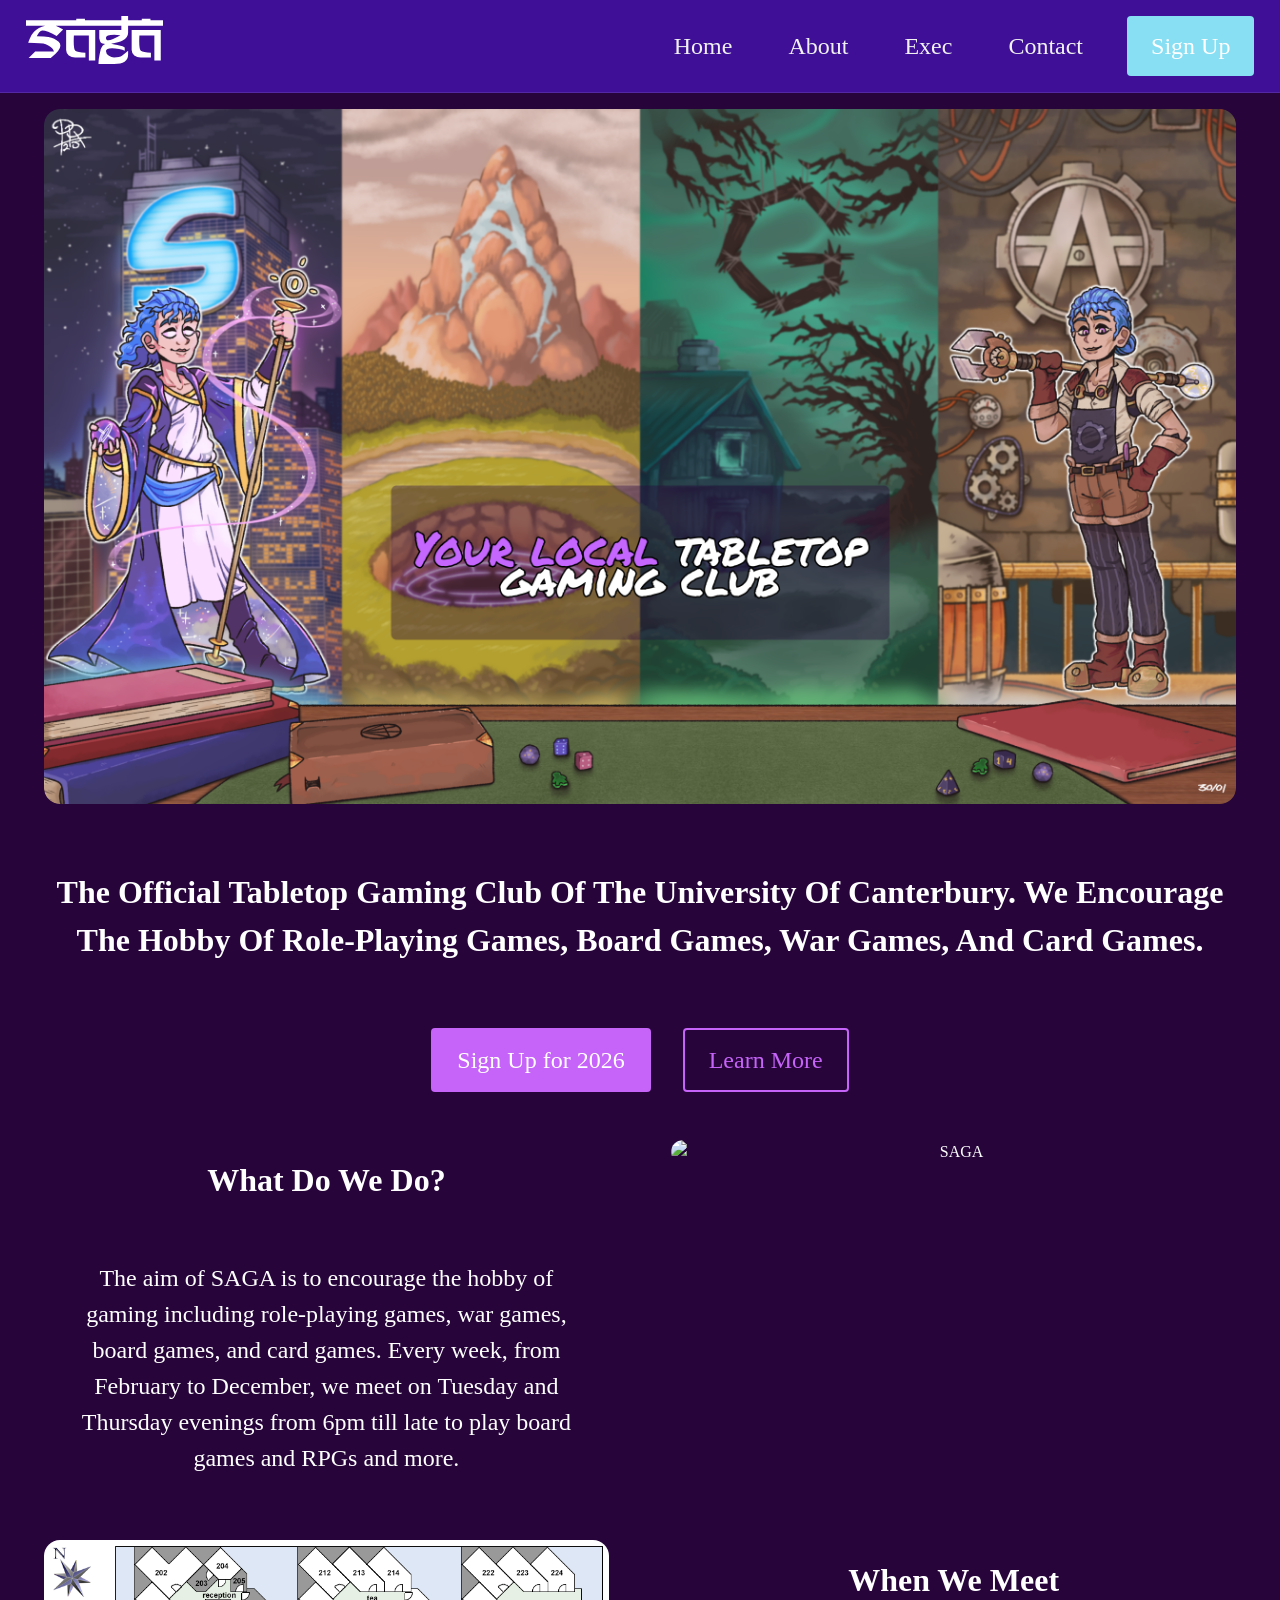
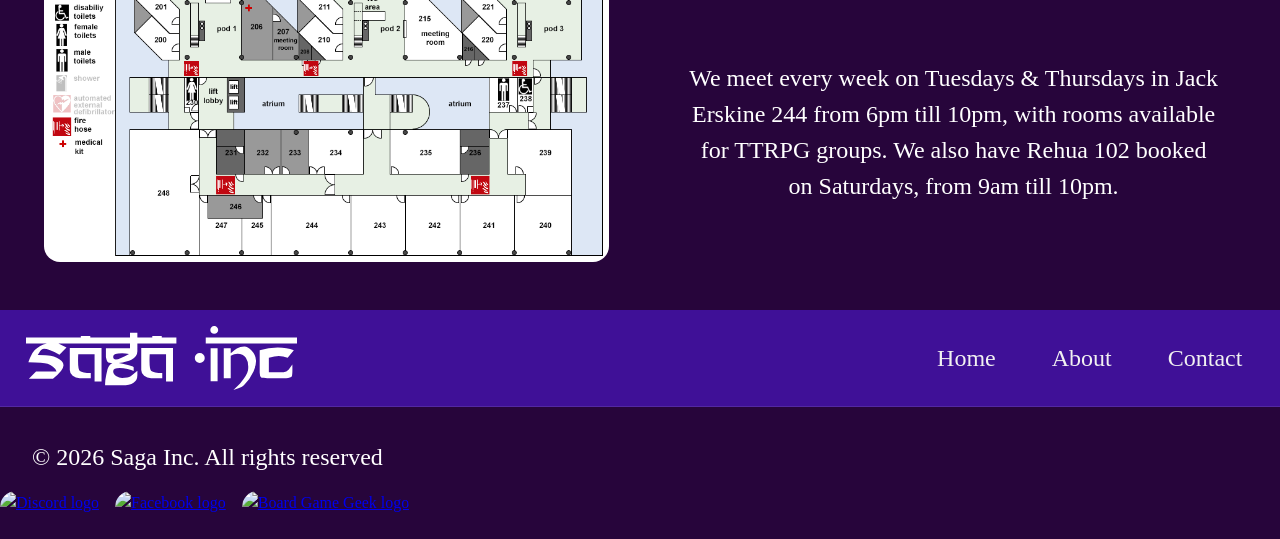
==== commit 6885c636: "Updates: Header Changes Updated Headers to all include the nav bar. Additional testing of CSS jank i" ====
--- a/index.html
+++ b/index.html
@@ -5,7 +5,7 @@
     <meta name="viewport" content="width=device-width, initial-scale=1.0">
     <meta name="color-scheme" content="dark light">
     <meta name="theme-color" content="#1e1e1e">
-    <title>Saga - About</title>
+    <title>Saga - Home</title>
     <link rel="preconnect" href="https://fonts.googleapis.com">
     <link rel="preconnect" href="https://fonts.gstatic.com" crossorigin>
     <link href="https://fonts.googleapis.com/css2?family=Permanent+Marker&family=Varela&display=swap" rel="stylesheet">
@@ -42,11 +42,10 @@
     </ul>         
 </nav>
 </header>
-<body>
-
-    <div class="flex-container"> 
+<div class="flex-container"> 
         <img src="Hero.png">
     </div>
+<body>
     <div class="flex-container">
         <h1>The official tabletop gaming club of the University of Canterbury. We
         encourage the hobby of role-playing games, board games, war games, and card games.</h1>
--- a/style.css
+++ b/style.css
@@ -194,6 +194,7 @@
   padding: 1rem 2rem;
   font-size: 2em;
   font-weight: bold;
+  text-transform: capitalize;
 }
 
 p {
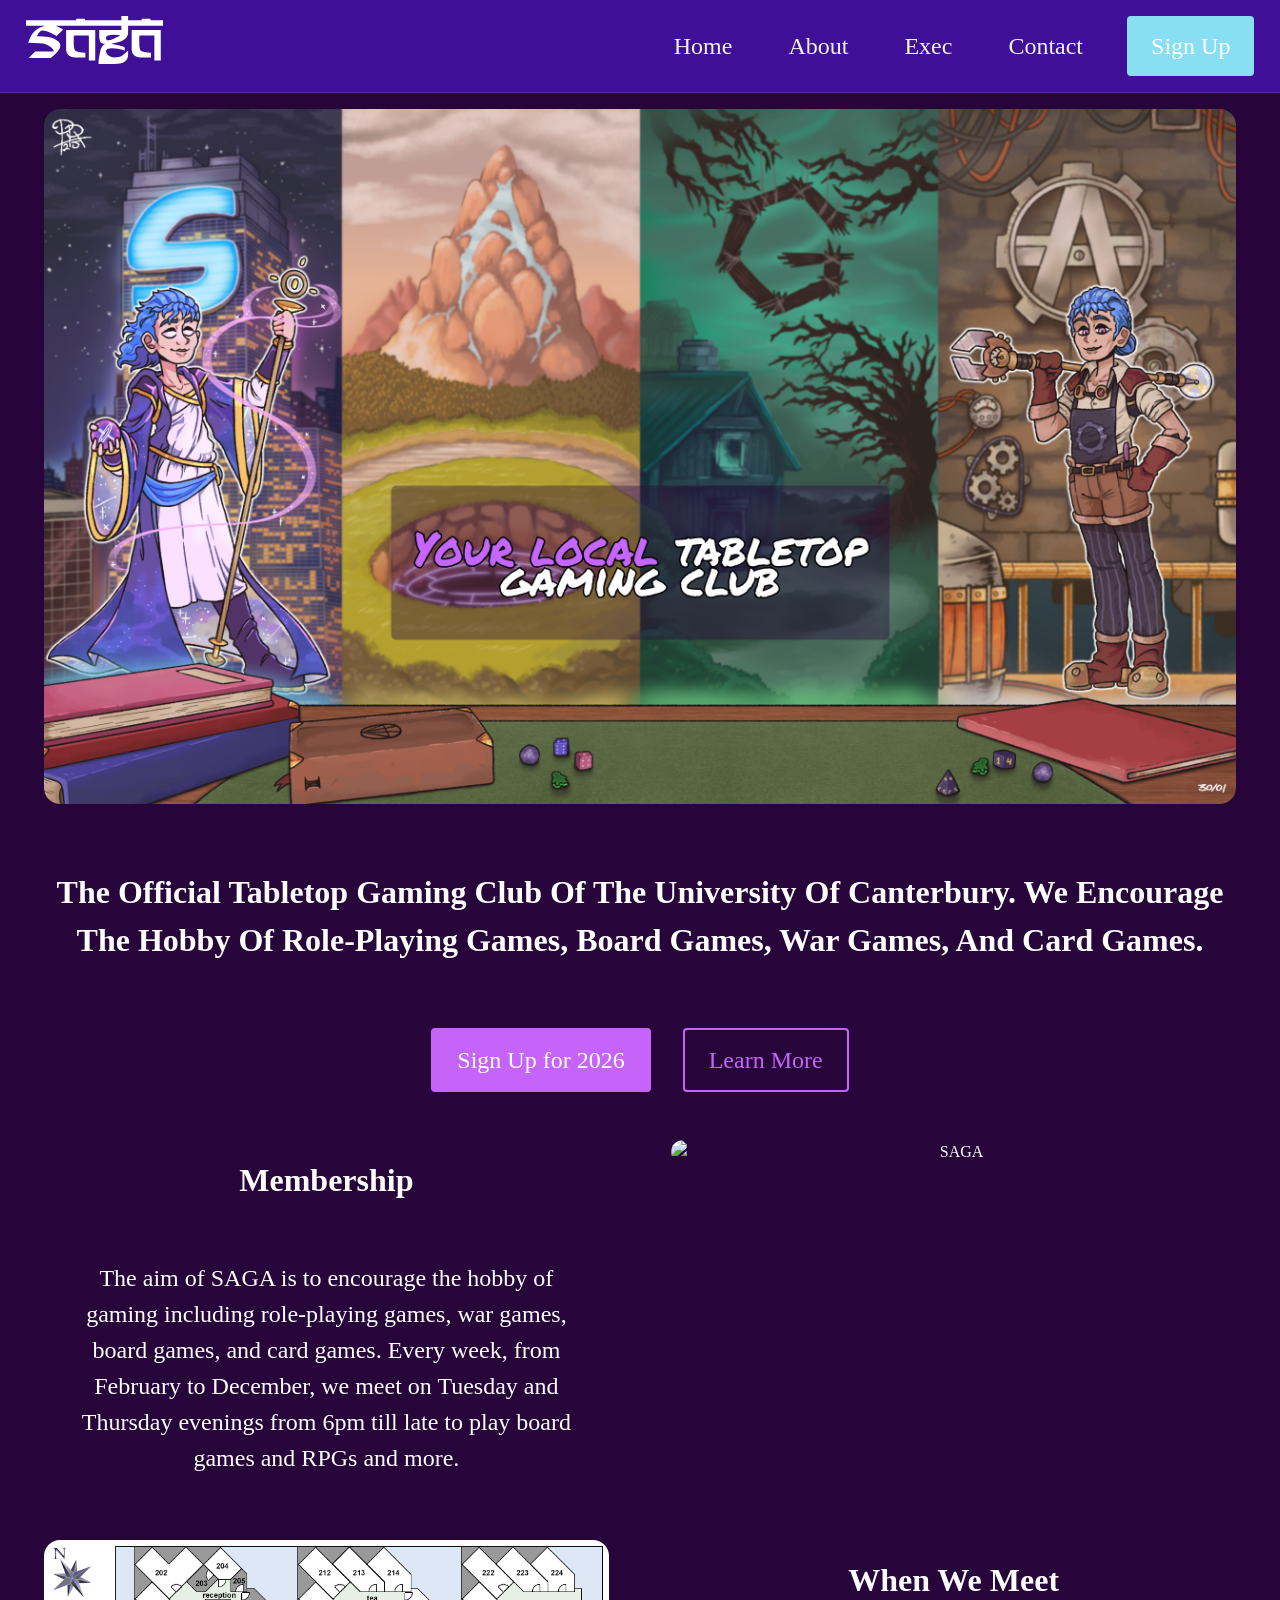
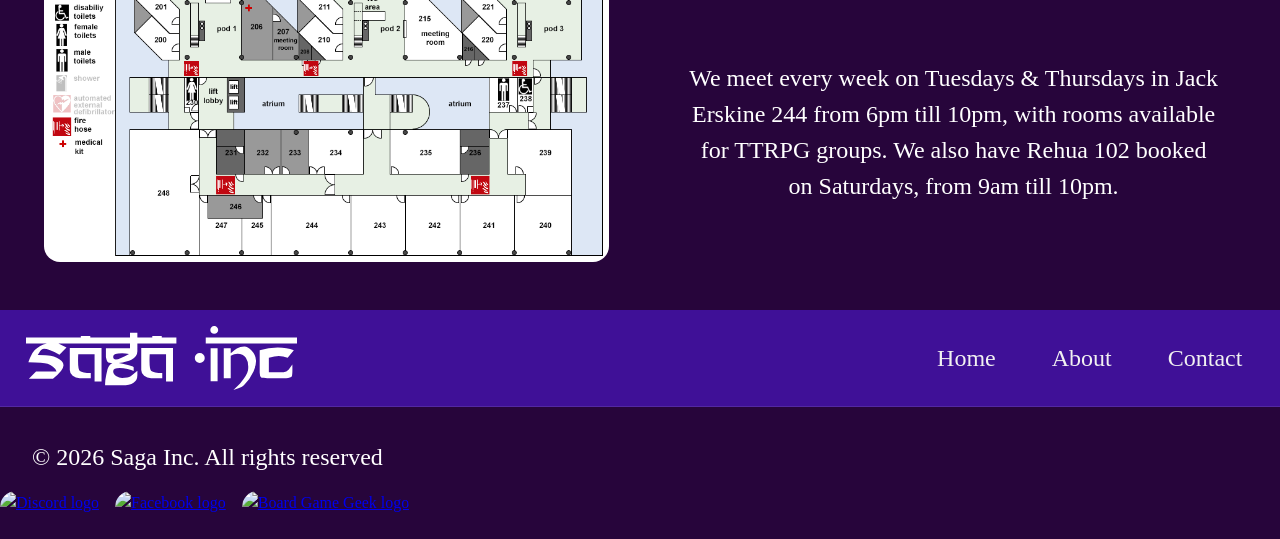
==== commit 67e0983b: "Update Updated Text on index.html" ====
--- a/index.html
+++ b/index.html
@@ -66,7 +66,7 @@
     <div class="flex-container">
         <div class="row">
             <div class="two-column">
-                <h1>What Do We Do?</h1>
+                <h1>Membership</h1>
                 <br>
                 <p>
                     The aim of SAGA is to encourage the hobby of gaming including role-playing games, war games, board games, and card games. 
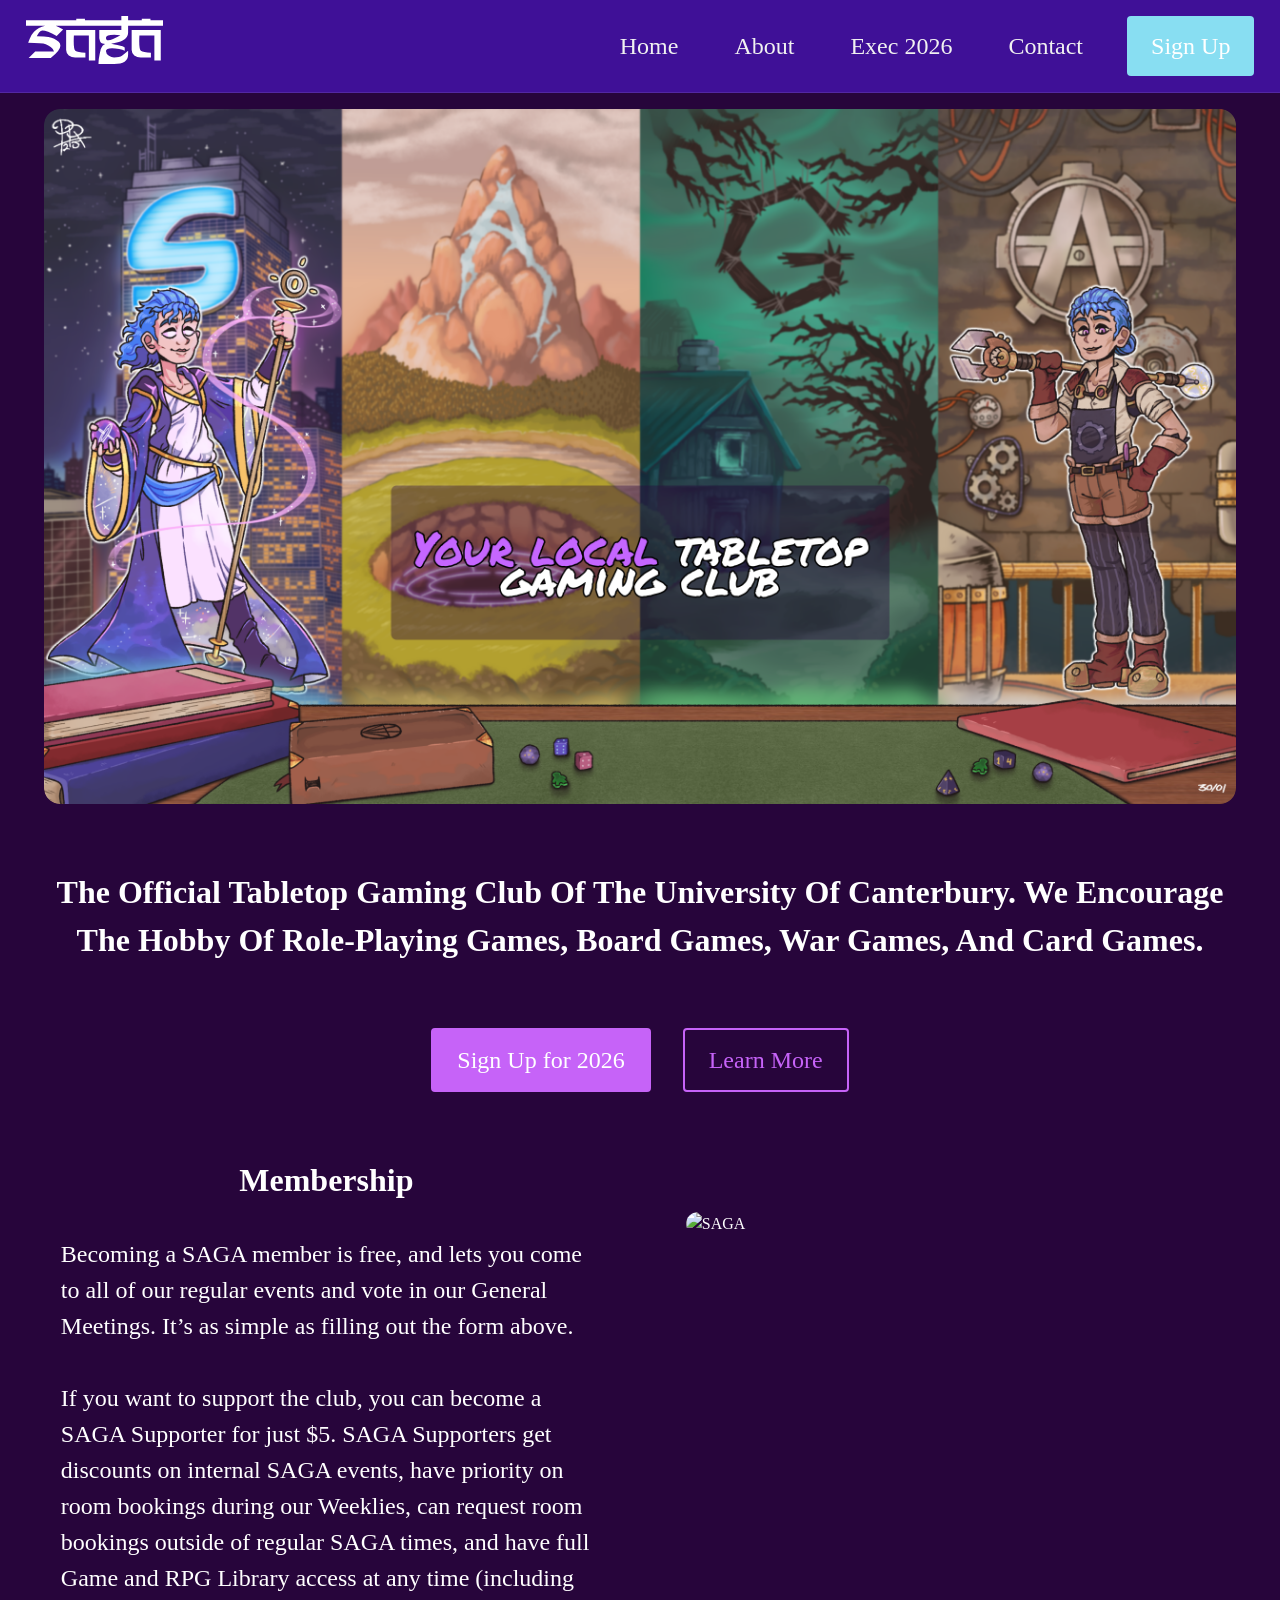
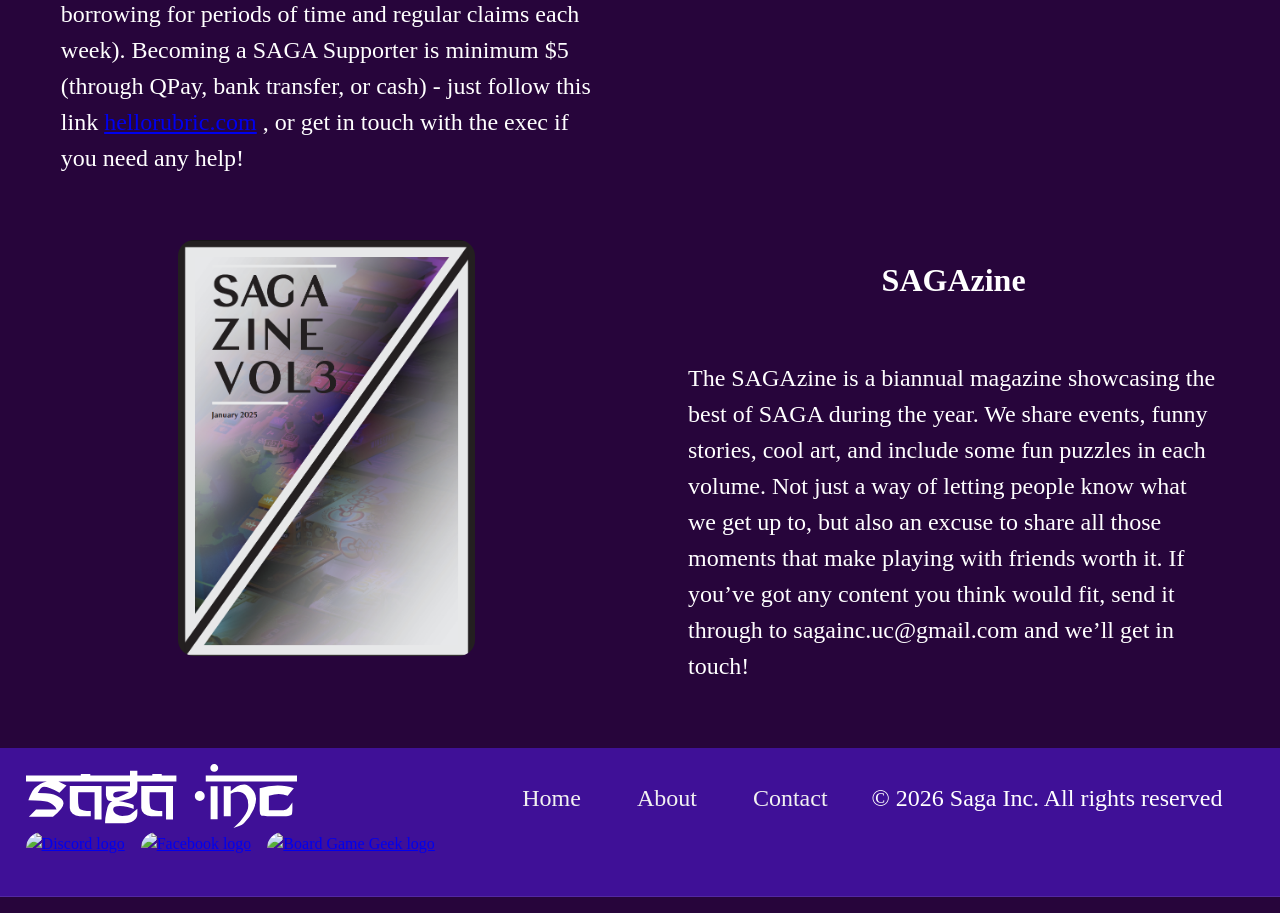
==== commit 41b8155f: "Updates in preparation of release Removed unused images Added new images Updated Nav manu Updated st" ====
--- a/index.html
+++ b/index.html
@@ -32,7 +32,7 @@
     <ul class="nav-links">
         <li><a href="index.html">Home</a></li>
         <li><a href="about.html">About</a></li>
-        <li><a href="exec.html">Exec</a></li>
+        <li><a href="exec.html">Exec 2026</a></li>
         <li><a href="contact.html">Contact</a></li>
         <li>
             <form action="https://forms.gle/snpXgcjjKzJQUFtV6">
@@ -44,7 +44,8 @@
 </header>
 <div class="flex-container"> 
         <img src="Hero.png">
-    </div>
+</div>
+
 <body>
     <div class="flex-container">
         <h1>The official tabletop gaming club of the University of Canterbury. We
@@ -67,15 +68,23 @@
         <div class="row">
             <div class="two-column">
                 <h1>Membership</h1>
-                <br>
                 <p>
-                    The aim of SAGA is to encourage the hobby of gaming including role-playing games, war games, board games, and card games. 
-                    Every week, from February to December, 
-                    we meet on Tuesday and Thursday evenings from 6pm till late to play board games and RPGs and more.
+                    Becoming a SAGA member is free, and lets you come to all of our regular events and vote in our General Meetings. 
+                    It’s as simple as filling out the form above.
+                    <br><br>
+                    If you want to support the club, you can become a SAGA Supporter for just $5. 
+                    SAGA Supporters get discounts on internal SAGA events, have priority on room bookings during our Weeklies, 
+                    can request room bookings outside of regular SAGA times, and have full Game and RPG Library access at any time 
+                    (including borrowing for periods of time and regular claims each week).
+                    Becoming a SAGA Supporter is minimum $5 (through QPay, bank transfer, or cash) - 
+                    just follow this link 
+                    <a href="https://campus.hellorubric.com/?tab=memberships&s=3772">hellorubric.com</a>
+                    , or get in touch with the exec if you need any help! 
                 </p>
             </div>
             <div class="two-column">
-                <img class="center" src="background-source.JPG" alt="SAGA">
+                <br><br><br>
+                <img class="image-container" src="background-source.JPG" alt="SAGA">
             </div>
         </div>
     </div>
@@ -83,14 +92,16 @@
     <div class="flex-container">
         <div class="row">
             <div class="two-column">
-                <img class="center" src="Jerkskine-Map.png" alt="Map of Jack Erskine">
+                <img class="image-50" src="Sagazine.png" alt="Map of Jack Erskine">
             </div>
             <div class="two-column">
-                <h1>When We Meet</h1>
+                <h1>SAGAzine</h1>
                 <br>
                 <p>
-                    We meet every week on Tuesdays & Thursdays in Jack Erskine 244 from 6pm till 10pm, with rooms available for TTRPG groups. 
-                    We also have Rehua 102 booked on Saturdays, from 9am till 10pm.
+                    The SAGAzine is a biannual magazine showcasing the best of SAGA during the year. 
+                    We share events, funny stories, cool art, and include some fun puzzles in each volume. 
+                    Not just a way of letting people know what we get up to, but also an excuse to share all those moments that make playing with friends worth it.
+                    If you’ve got any content you think would fit, send it through to sagainc.uc@gmail.com and we’ll get in touch!
                 </p>
             </div>
         </div>
@@ -113,7 +124,6 @@
                 <li><a href="about.html" class="nav-link">About</a></li>
                 <li><a href="contact.html" class="nav-link">Contact</a></li>
             </ul>
-        </nav>
         <p>© 2026 Saga Inc. All rights reserved</p>
         <ul class="flex-list">
             <li>
@@ -132,6 +142,7 @@
                 </a>
             </li>
         </ul>
+        </nav>
     </footer>
 </div>
 </html>
--- a/style.css
+++ b/style.css
@@ -29,6 +29,20 @@
   width: 100%;
 }
 
+.image-container {
+  width: 90%;
+  height: 90%;
+  margin-left: auto;
+  margin-right: auto;
+}
+
+.image-50 {
+  width: 50%;
+  height: 50%;
+  margin-left: auto;
+  margin-right: auto;
+}
+
 header {
     top: 0;
     position: sticky;
@@ -48,7 +62,6 @@
   display: flex;
   flex-wrap: wrap;
   justify-content: center;
-  text-align: center;
   margin: 0rem 1% 3rem 1%;
   max-width: 100%;
   /* Unbracket to see containers*/
@@ -147,6 +160,15 @@
     }
 }
 
+.flex-list[data-direction="column"] {
+    flex-direction: column;
+
+    .last {
+        margin-top: auto;
+    }
+}
+
+
 /* Resize Topnav */
 @media screen and (max-width: 700px){
  nav, .nav-links, .nav-button, .logo{   
@@ -190,7 +212,7 @@
 
 /*TEXT STYLES For Desktop*/
 h1{
-  text-align: inherit;
+  text-align: center;
   padding: 1rem 2rem;
   font-size: 2em;
   font-weight: bold;
@@ -203,8 +225,13 @@
   font-size: 1.5em;
 }
 
+
 sub{
   text-align: inherit;
   padding: 1rem 2rem;
   font-size: 1em;
+}
+
+.center-text {
+  text-align: center;
 }
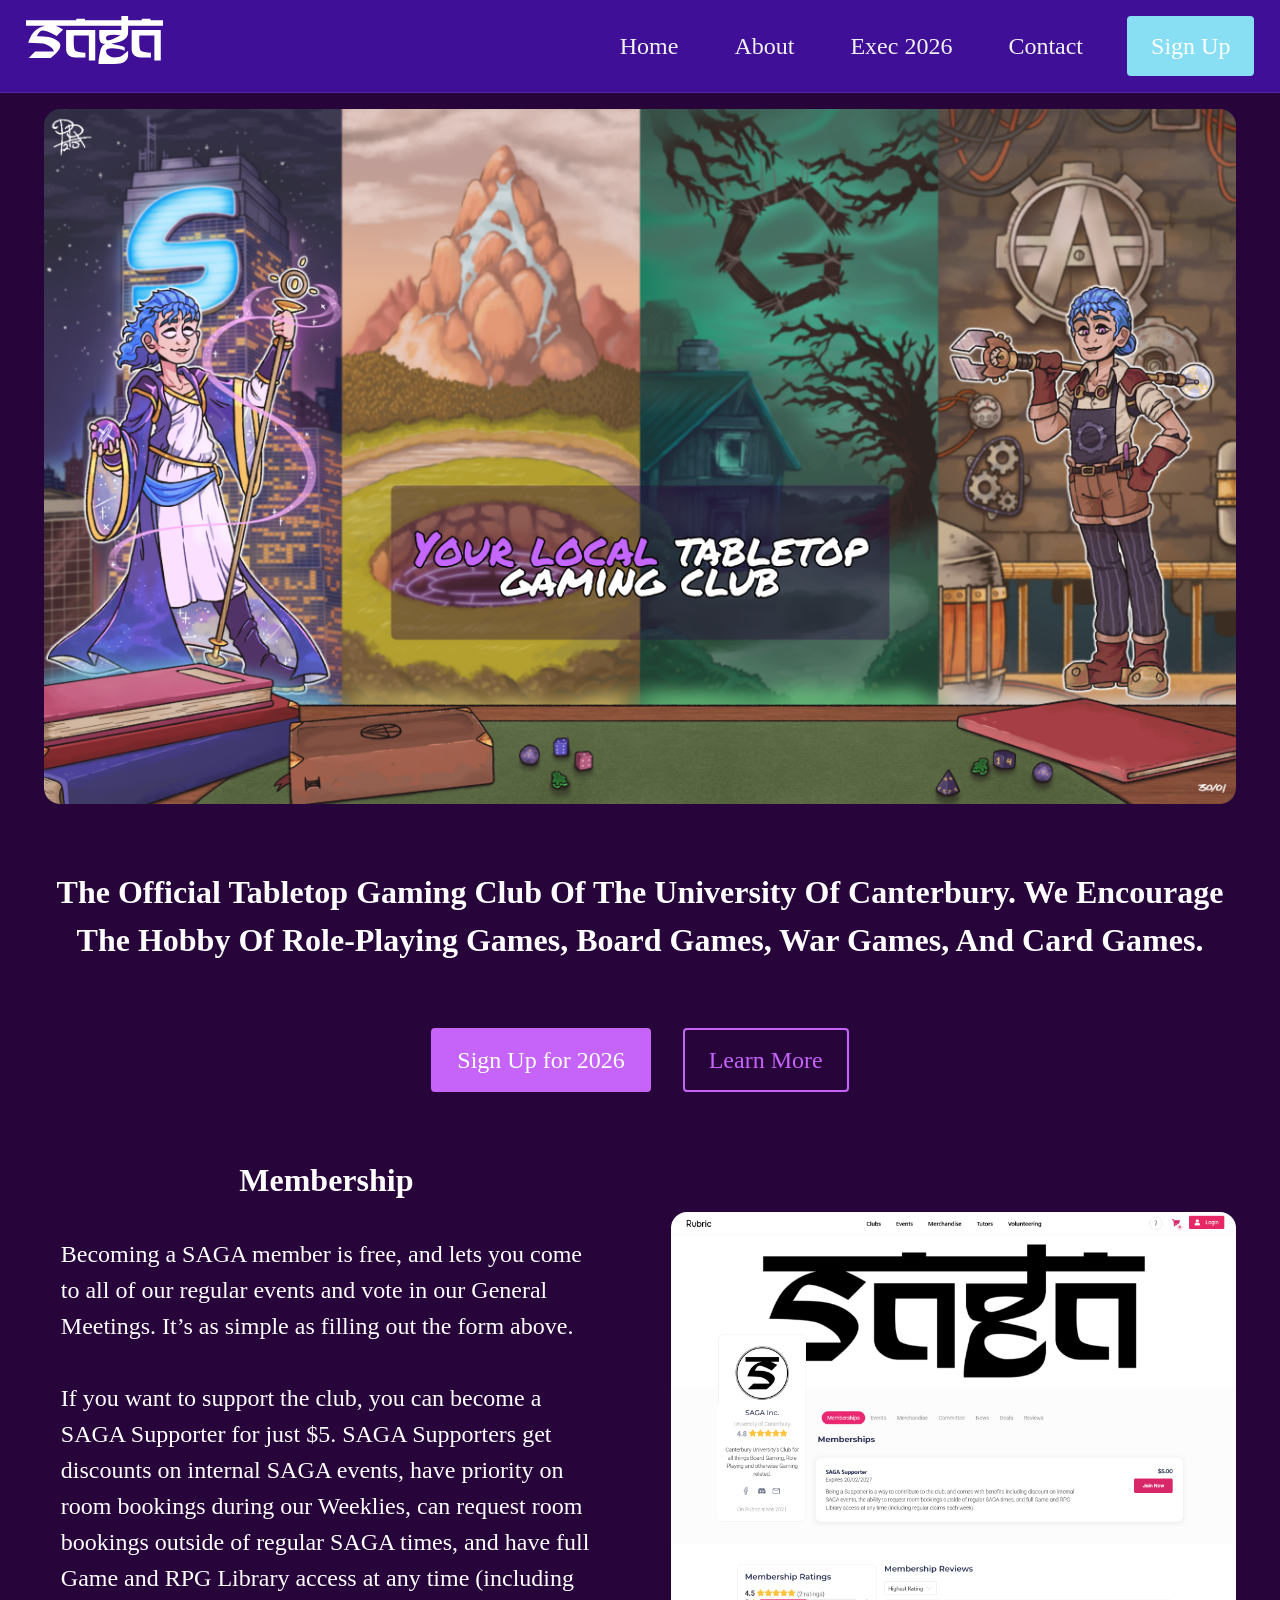
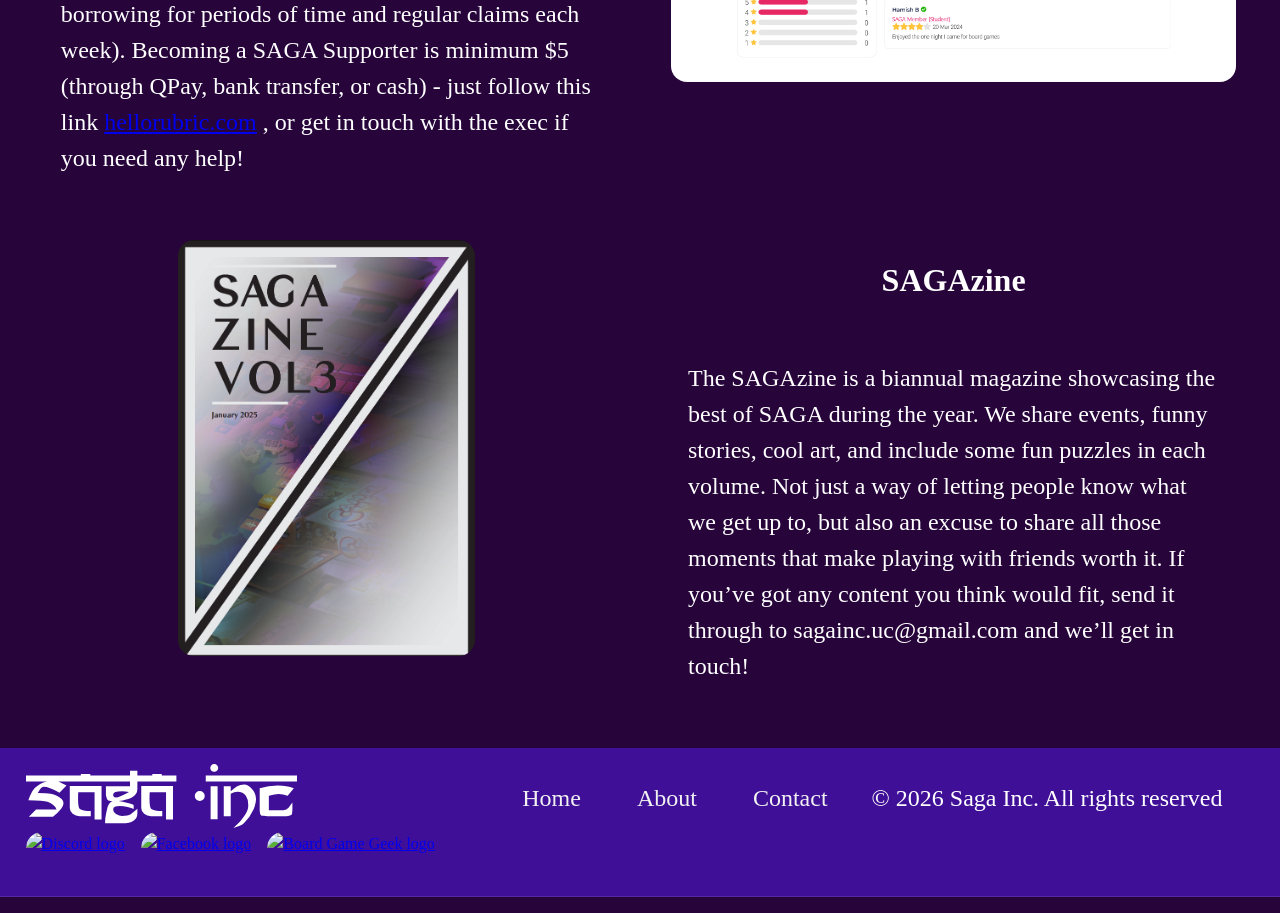
==== commit 1c1dacaa: "Update: Added New Content Added new images Added new written content Modified about.html, index.html" ====
--- a/index.html
+++ b/index.html
@@ -84,7 +84,7 @@
             </div>
             <div class="two-column">
                 <br><br><br>
-                <img class="image-container" src="background-source.JPG" alt="SAGA">
+                <img class="image-container" src="SAGA Inc. site.png" alt="SAGA">
             </div>
         </div>
     </div>
--- a/style.css
+++ b/style.css
@@ -30,10 +30,11 @@
 }
 
 .image-container {
-  width: 90%;
-  height: 90%;
+  width: 100%;
+  height: 100%;
   margin-left: auto;
   margin-right: auto;
+  justify-content: center;
 }
 
 .image-50 {
@@ -76,6 +77,7 @@
   float: left;
   width: 50%;
   padding: 0px 1rem 0px 1rem;
+  
 }
 
 .row:after {
@@ -234,4 +236,14 @@
 
 .center-text {
   text-align: center;
+}
+
+@media screen and (max-width: 800px){
+  h1, p, sub{
+    text-decoration: none;
+    text-align: center;
+    font-size: 90%;
+
+  }
+
 }
